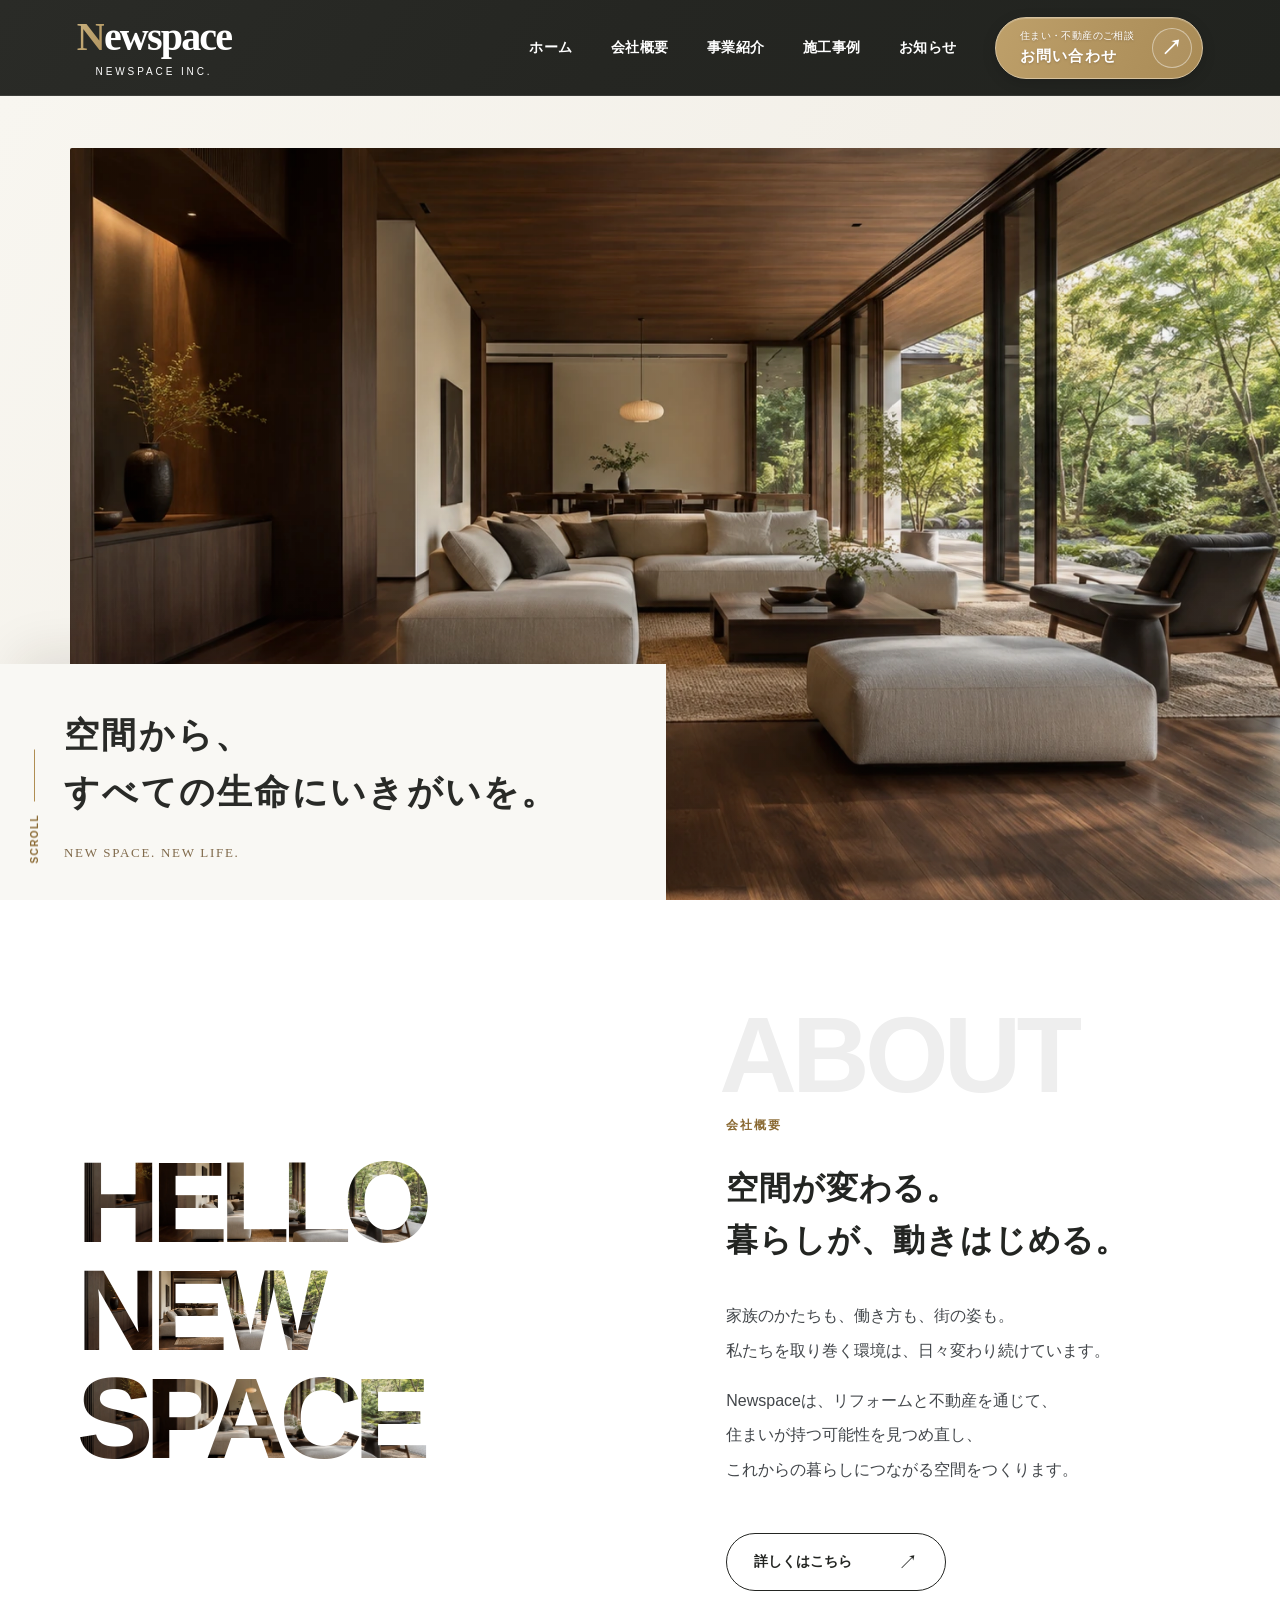
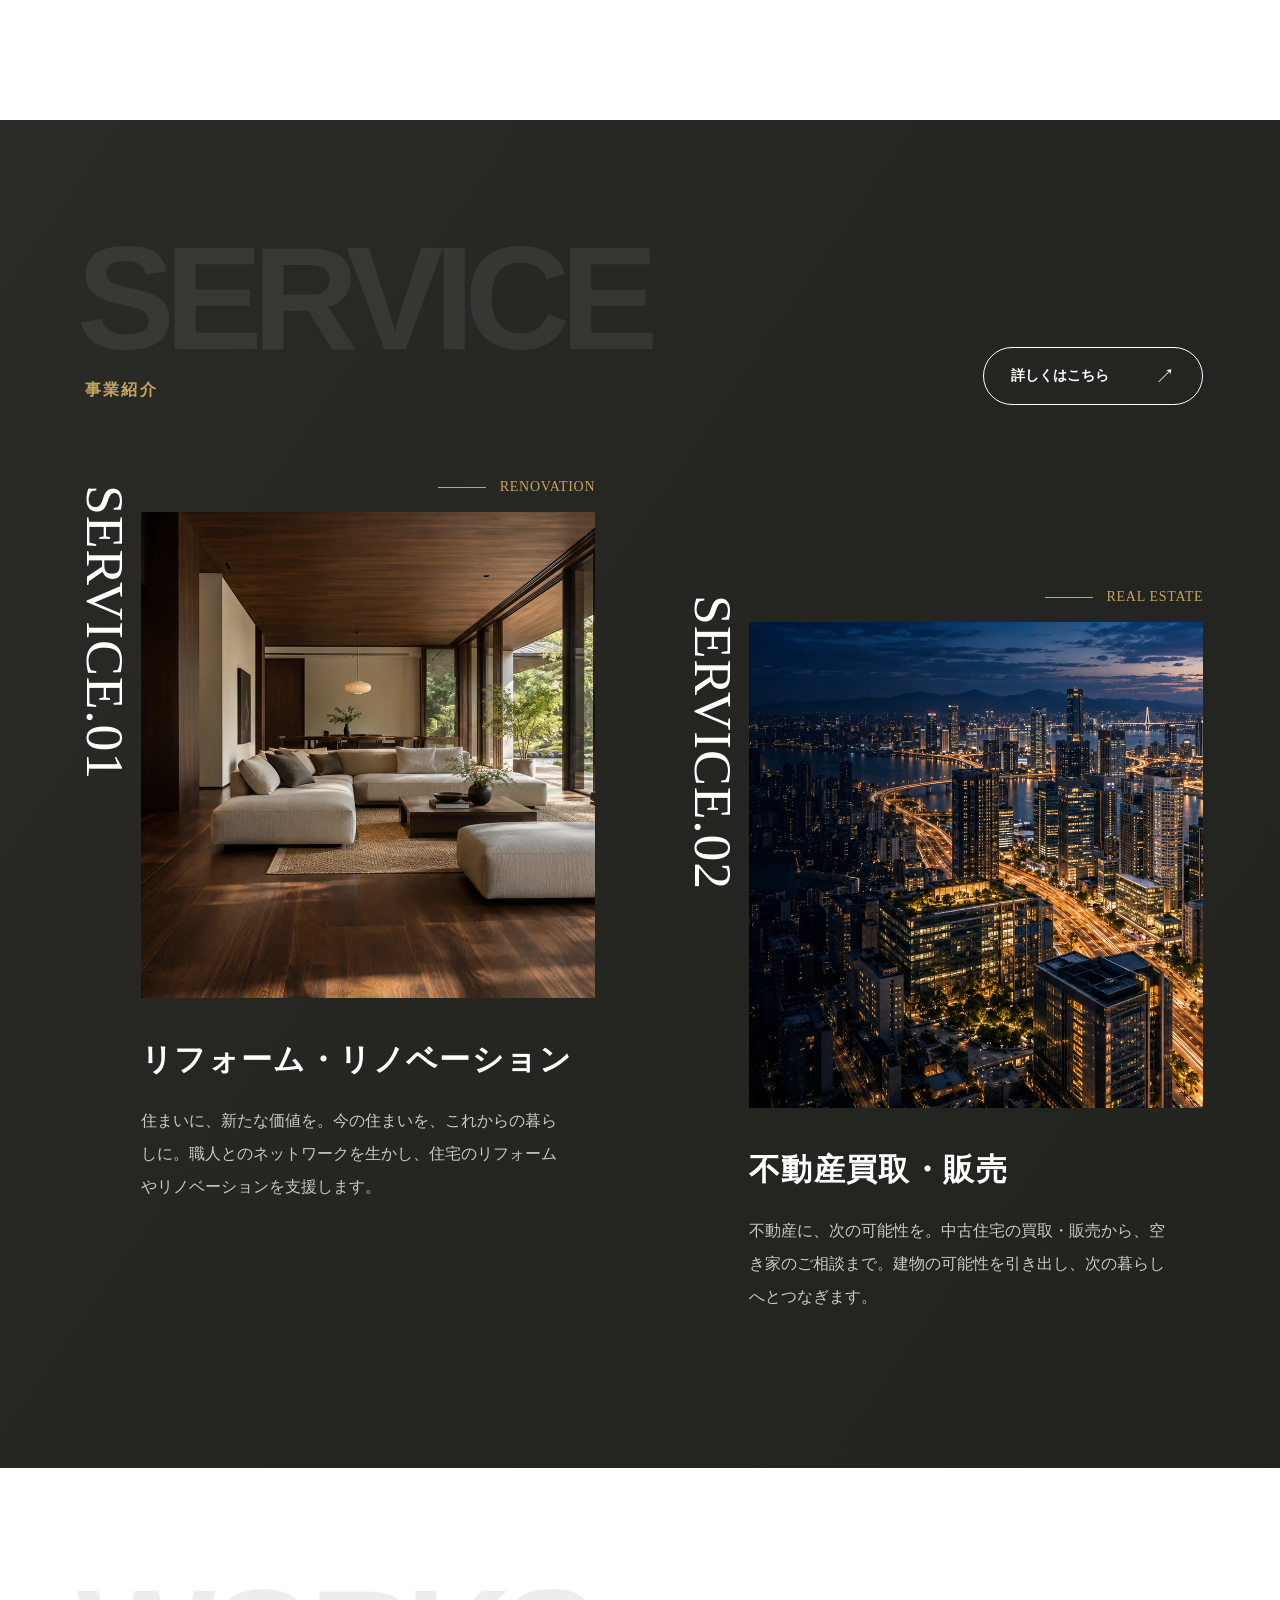
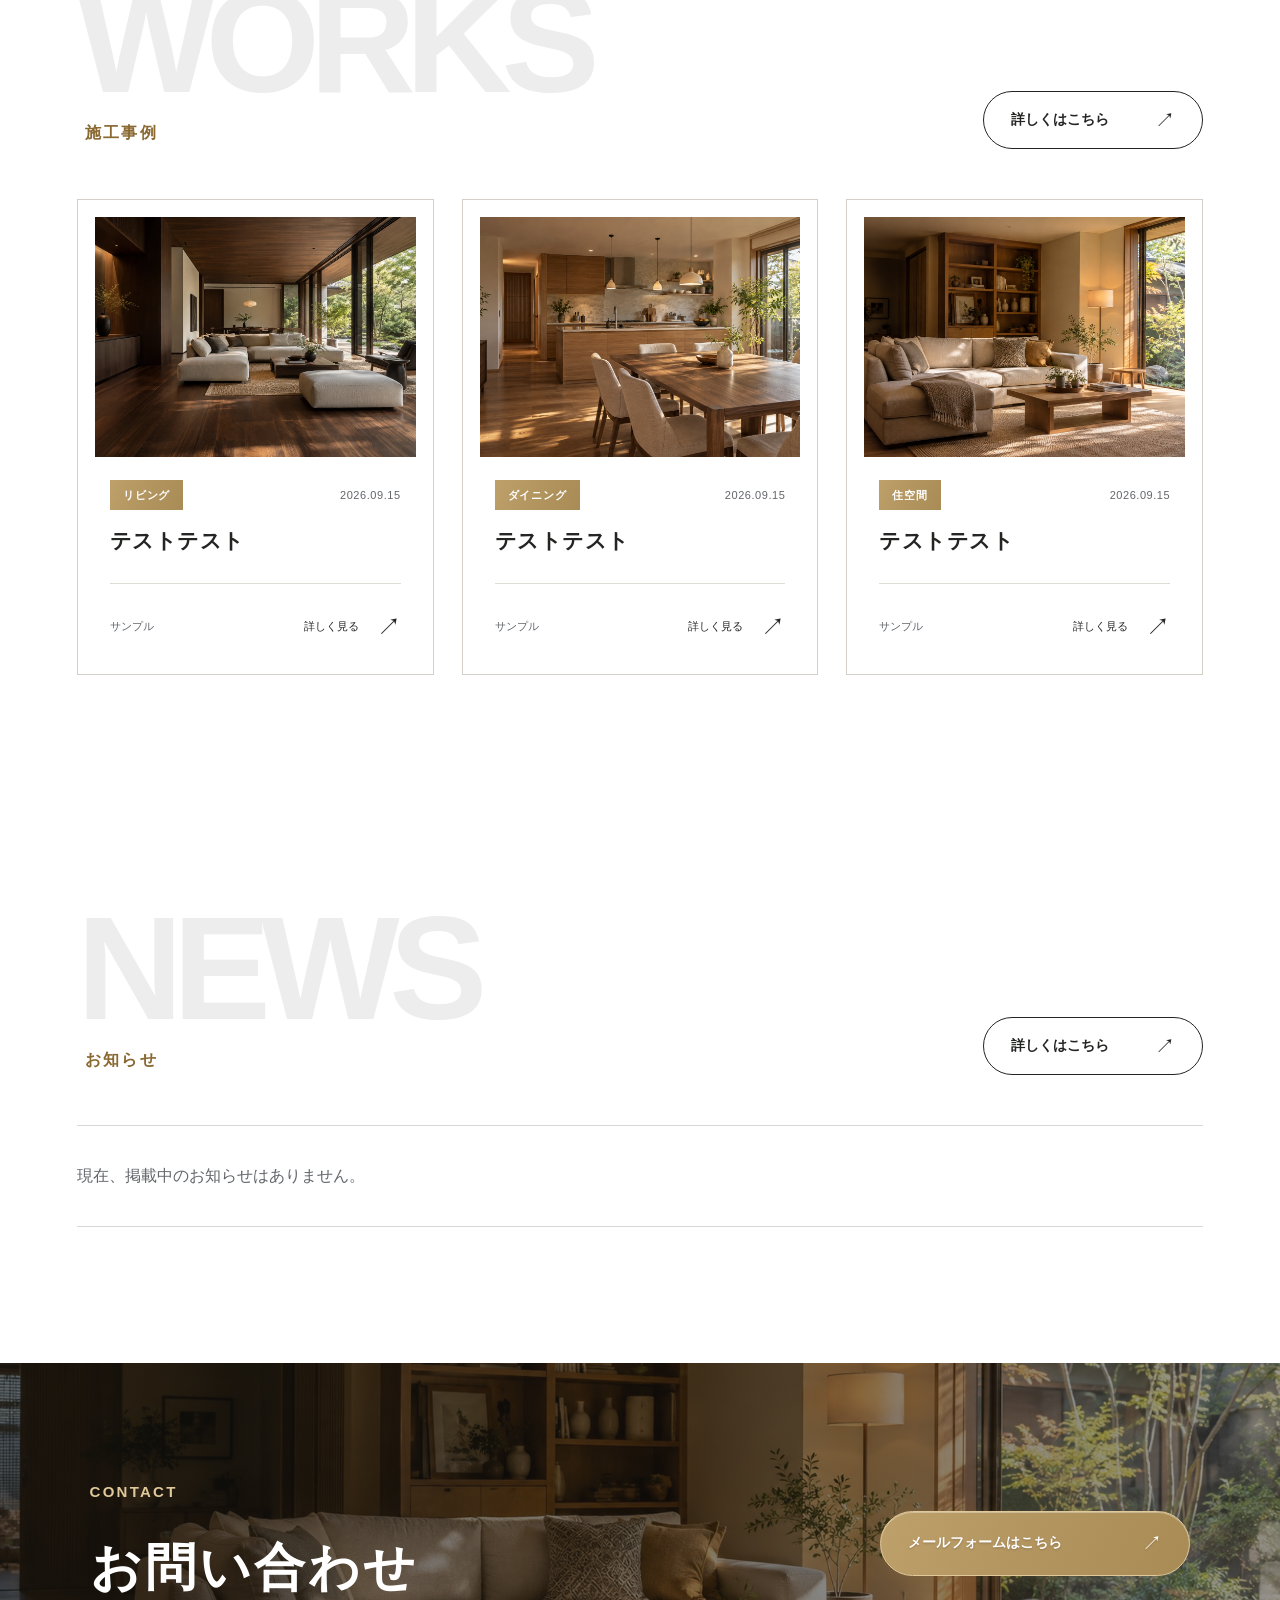
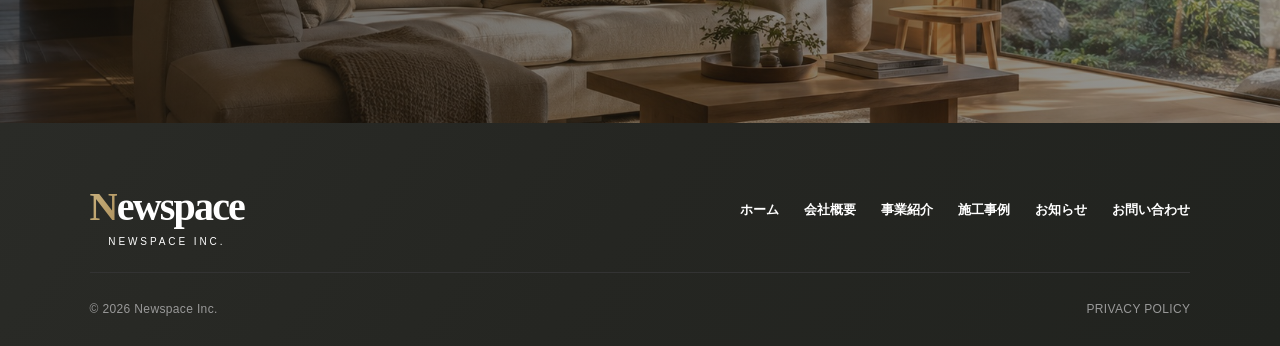
==== index.html @ 508b0349 "Separate mobile copy from scroll control" ====
<!doctype html>
<html lang="ja"><head><meta charset="utf-8"><meta name="viewport" content="width=device-width,initial-scale=1"><meta name="description" content="Newspace株式会社。リフォームと不動産を通じて、空間から豊かな暮らしをつくります。"><title>Newspace | 空間から、すべての生命にいきがいを。</title><link rel="stylesheet" href="./style.css?v=20260916-mobile-copy-spacing"><link rel="preload" as="image" href="./assets/living-room.webp"></head><body>
<a class="skip" href="#main">本文へスキップ</a>
<header><a class="logo" href="#top" aria-label="Newspace ホーム"><span class="logo-word"><span class="logo-initial">N</span>ewspace</span><small>NEWSPACE INC.</small></a><button class="menu-toggle" aria-expanded="false" aria-controls="navigation" aria-label="メニューを開く"><span class="menu-icon" aria-hidden="true"><i></i><i></i><i></i></span></button><nav id="navigation" aria-label="メインナビゲーション"><a href="#top">ホーム</a><a href="#about">会社概要</a><a href="#service">事業紹介</a><a href="#works">施工事例</a><a href="#news">お知らせ</a><a class="nav-contact" href="#contact"><span class="nav-contact-copy"><span class="nav-contact-hint">住まい・不動産のご相談</span><span class="nav-contact-label">お問い合わせ</span></span><span class="nav-contact-arrow" aria-hidden="true">↗</span></a></nav></header>
<main id="main"><section id="top" class="hero home-hero"><div class="hero-visual" aria-hidden="true"><img class="hero-slide is-active is-zooming" src="./assets/living-room.webp" alt="" width="1672" height="941" fetchpriority="high"><img class="hero-slide" src="./assets/warm-dining.jpg" alt="" width="1672" height="941" decoding="async" fetchpriority="low"><img class="hero-slide" src="./assets/warm-lounge.jpg" alt="" width="1672" height="941" decoding="async" fetchpriority="low"></div><div class="hero-content"><h1><span class="hero-ja"><span>空間から、</span><span>すべての生命にいきがいを。</span></span><span class="hero-en" lang="en"><span class="hero-line"><span>NEW SPACE. NEW LIFE.</span></span></span></h1></div></section><a class="scroll-to-top" href="#top" aria-label="ファーストビューへ戻る">SCROLL <i aria-hidden="true"></i></a>
<section id="about" class="intro section"><div class="intro-photo"><div class="about-type-reveal"><img src="./assets/living-room.webp" alt="庭とつながる住空間のイメージ" width="1672" height="941" loading="lazy"><div class="about-type-mask" aria-hidden="true"><span>HELLO</span><span>NEW</span><span>SPACE</span></div></div></div><div class="intro-content"><span class="back-word" aria-hidden="true">ABOUT</span><p class="eyebrow gold">会社概要</p><h2>空間が変わる。<br>暮らしが、動きはじめる。</h2><p>家族のかたちも、働き方も、街の姿も。<br>私たちを取り巻く環境は、日々変わり続けています。</p><p>Newspaceは、リフォームと不動産を通じて、<br class="desktop-break">住まいが持つ可能性を見つめ直し、<br class="desktop-break">これからの暮らしにつながる空間をつくります。</p><a class="text-link" href="#about">詳しくはこちら <span>↗</span></a></div></section>
<section id="service" class="services home-services"><div class="section"><div class="section-heading"><div class="home-section-title"><h2>SERVICE</h2><p>事業紹介</p></div><a class="text-link" href="#service">詳しくはこちら <span>↗</span></a></div><div class="service-grid">
<a class="service-card" href="#service"><span class="service-number">SERVICE.01</span><span class="service-kicker">RENOVATION</span><div class="service-image image-reveal"><img src="./assets/living-room.webp" alt="庭に面した住まいのイメージ" loading="lazy" width="1672" height="941"></div><div class="service-card-copy"><h3>リフォーム・リノベーション</h3><p>住まいに、新たな価値を。今の住まいを、これからの暮らしに。職人とのネットワークを生かし、住宅のリフォームやリノベーションを支援します。</p></div></a>
<a class="service-card" href="#service"><span class="service-number">SERVICE.02</span><span class="service-kicker">REAL ESTATE</span><div class="service-image image-reveal"><img src="./assets/city-night.webp" alt="街の夜景のイメージ" loading="lazy" width="1672" height="941"></div><div class="service-card-copy"><h3>不動産買取・販売</h3><p>不動産に、次の可能性を。中古住宅の買取・販売から、空き家のご相談まで。建物の可能性を引き出し、次の暮らしへとつなぎます。</p></div></a>
</div></div></section><section id="works" class="section home-works"><div class="section-heading"><div class="home-section-title"><h2>WORKS</h2><p>施工事例</p></div><a class="text-link" href="#works">詳しくはこちら <span>↗</span></a></div><div class="work-grid"><article class="work-card"><a href="#works"><div class="work-card-photo"><img class="" src="./assets/living-room.webp" alt="木の質感を生かしたリビング（確認用イメージ）" width="1672" height="941" loading="lazy" decoding="async"></div><div class="work-card-meta"><span>リビング</span><time datetime="2026-09-15">2026.09.15</time></div><h3>テストテスト</h3><div class="work-card-bottom"><span>サンプル</span><span class="work-card-link">詳しく見る <span aria-hidden="true">↗</span></span></div></a></article><article class="work-card"><a href="#works"><div class="work-card-photo"><img class="" src="./assets/warm-dining.jpg" alt="柔らかな光が入るダイニング（確認用イメージ）" width="1672" height="941" loading="lazy" decoding="async"></div><div class="work-card-meta"><span>ダイニング</span><time datetime="2026-09-15">2026.09.15</time></div><h3>テストテスト</h3><div class="work-card-bottom"><span>サンプル</span><span class="work-card-link">詳しく見る <span aria-hidden="true">↗</span></span></div></a></article><article class="work-card"><a href="#works"><div class="work-card-photo"><img class="" src="./assets/warm-lounge.jpg" alt="庭に面したくつろぎの空間（確認用イメージ）" width="1672" height="941" loading="lazy" decoding="async"></div><div class="work-card-meta"><span>住空間</span><time datetime="2026-09-15">2026.09.15</time></div><h3>テストテスト</h3><div class="work-card-bottom"><span>サンプル</span><span class="work-card-link">詳しく見る <span aria-hidden="true">↗</span></span></div></a></article></div></section><section id="news" class="section home-news"><div class="section-heading"><div class="home-section-title"><h2>NEWS</h2><p>お知らせ</p></div><a class="text-link" href="#news">詳しくはこちら <span>↗</span></a></div><p class="empty-news">現在、掲載中のお知らせはありません。</p></section><section id="contact" class="contact-strip home-contact"><div><p class="eyebrow gold">CONTACT</p><h2>お問い合わせ</h2></div><a class="solid-link" href="#contact">メールフォームはこちら <span>↗</span></a></section></main><footer><a class="logo" href="#top" aria-label="Newspace ホーム"><span class="logo-word"><span class="logo-initial">N</span>ewspace</span><small>NEWSPACE INC.</small></a><nav class="footer-nav" aria-label="フッターナビゲーション"><a href="#top">ホーム</a><a href="#about">会社概要</a><a href="#service">事業紹介</a><a href="#works">施工事例</a><a href="#news">お知らせ</a><a href="#contact">お問い合わせ</a></nav><div class="footer-bottom"><span>© 2026 Newspace Inc.</span><span>PRIVACY POLICY</span></div></footer><script src="./app.js?v=20260916-mobile-header-fv"></script></body></html>
---- style.css ----
:root{--charcoal:#232522;--charcoal-gradient:linear-gradient(125deg,#2a2b27 0%,#252622 48%,#21231f 100%);--ink:var(--charcoal);--gold:#c5a45f;--gold-mid:#b08e52;--gold-deep:#9e7b43;--gold-text:#896831;--gold-light:#dfc89a;--gold-gradient:linear-gradient(115deg,#bea06a 0%,#b39560 48%,#a98b56 100%);--gold-accent-gradient:linear-gradient(115deg,#cbb381 0%,#bba06b 55%,#ae915d 100%);--muted:#62656a;--paper:#fff;--soft:#f3f3f3;--line:#d7d7d7;--sans:Arial,'Hiragino Kaku Gothic ProN','Yu Gothic',sans-serif;--serif:Georgia,'Times New Roman',serif}
*{box-sizing:border-box}html{scroll-behavior:smooth;scroll-padding-top:110px}body{margin:0;color:var(--ink);background:var(--paper);font:16px/1.9 var(--sans);-webkit-font-smoothing:antialiased}a{color:inherit;text-decoration:none}button,input,textarea{font:inherit}button,a,input,textarea{touch-action:manipulation}a,button{-webkit-tap-highlight-color:transparent}a{transition:color .4s ease,background-color .4s ease}a:hover{color:var(--gold)}a:focus-visible,button:focus-visible,input:focus-visible,textarea:focus-visible{outline:3px solid var(--gold);outline-offset:5px}button{cursor:pointer}::selection{background:var(--gold);color:#fff}.skip{position:fixed;top:-100px;left:20px;z-index:40;padding:10px 18px;background:#fff;color:var(--charcoal)}.skip:focus{top:12px}
header{height:96px;padding:0 6%;display:flex;align-items:center;justify-content:space-between;gap:30px;background:var(--charcoal-gradient);color:white;position:sticky;top:0;z-index:20;border-bottom:1px solid #ffffff18}.logo{display:inline-flex;flex-direction:column;font:600 40px/.95 var(--serif);letter-spacing:-1.8px;color:var(--gold);white-space:nowrap}.logo small{font:10px/1 var(--sans);letter-spacing:.29em;margin-top:11px;color:var(--gold);text-align:center}.logo-dot{display:none}header nav{display:flex;align-items:center;gap:38px}header nav a{font-size:14px;font-weight:600;letter-spacing:.035em;position:relative;padding:10px 0}header nav a::after{content:'';position:absolute;bottom:1px;left:0;width:0;height:1px;background:var(--gold-accent-gradient);transition:width .25s}header nav a:hover::after,header nav a[aria-current=page]::after{width:100%}header nav a[aria-current=page]{color:var(--gold)}header nav a.nav-contact{background:var(--gold-mid);color:#fff;border:1px solid var(--gold-light);border-radius:100px;padding:10px 24px;font-size:14px}header nav .nav-contact:after{display:none}header nav a.nav-contact:hover,header nav a.nav-contact:focus-visible{background:var(--gold-deep);color:#fff;border-color:var(--gold)}.menu-toggle{display:none}
.hero{position:relative;isolation:isolate;min-height:680px;height:calc(100svh - 96px);max-height:1020px;overflow:hidden;background:#0d1921 url('./assets/living-room.webp') center/cover;color:#fff}.hero:before{content:'';position:absolute;inset:0;background:linear-gradient(90deg,rgba(28,23,16,.60),rgba(28,23,16,.08)),linear-gradient(0deg,#0008,transparent 50%);z-index:-1}.hero-content{padding:74px 7% 115px;max-width:1400px;margin:auto}.eyebrow{font-size:12px;font-weight:700;letter-spacing:.15em;margin:0 0 25px}.hero h1{margin:0;line-height:1}.hero-en{display:block;font-size:clamp(72px,8.8vw,144px);font-weight:800;letter-spacing:-.045em;line-height:1.02}.hero-ja{display:block;font-size:clamp(18px,1.8vw,27px);line-height:1.8;letter-spacing:.09em;margin-top:34px;font-weight:700}.hero-sub{font-size:14px;letter-spacing:.1em;margin:14px 0 24px;color:#e6e8e9}.hero-index,.scroll{position:absolute;bottom:32px;font-size:12px;letter-spacing:.12em}.hero-index{left:7%}.scroll{right:6%;display:flex;align-items:center;gap:18px}.scroll i{height:48px;width:1px;background:#fff;transform:rotate(0);display:block}.hero .light-link{margin-top:10px}
.light-link,.text-link,.solid-link{display:inline-flex;align-items:center;justify-content:space-between;gap:30px;min-height:52px;min-width:220px;padding:11px 27px;border:1px solid currentColor;border-radius:100px;font-size:14px;line-height:1.7;font-weight:600;transition:color .45s ease,border-color .45s ease,box-shadow .45s ease,transform .3s ease}.light-link span,.text-link span,.solid-link span{font-size:20px;font-weight:400}.light-link:hover,.light-link:focus-visible{background:var(--gold-accent-gradient);border-color:var(--gold);color:#fff}.text-link{margin-top:30px}.text-link:hover,.text-link:focus-visible{background:var(--gold-accent-gradient);color:#fff;border-color:var(--gold)}.solid-link{background:var(--gold-gradient);color:#fff;border-color:var(--gold-light);box-shadow:inset 0 1px 0 #fff5,0 4px 14px #9e7b4320;text-shadow:0 1px 2px #69503566}.solid-link:hover{background:var(--gold-gradient);border-color:var(--gold);color:#fff;box-shadow:inset 0 1px 0 #fff6,0 6px 20px #c5a46b33}.gold{color:var(--gold-text)}.section{max-width:1280px;margin:0 auto;padding:120px 6%}.section-label{font-size:14px;margin:0}.intro{display:grid;grid-template-columns:1fr 1.15fr;gap:9%;align-items:center;position:relative}.intro h2,h2.japanese{font:700 clamp(26px,2.5vw,36px)/1.65 var(--sans);letter-spacing:.025em;margin:0 0 32px}.intro p:not(.eyebrow):not(.section-label){font-size:16px;line-height:2.15;color:#42464a}.intro-content{position:relative;padding-top:85px}.back-word{position:absolute;top:-27px;left:-7px;font-size:clamp(70px,8.4vw,126px);font-weight:800;letter-spacing:-.045em;line-height:1;color:#eeeeee;z-index:-1;pointer-events:none}.intro-content{isolation:isolate}.intro-photo{position:relative}.intro-photo img{display:block;width:100%;height:510px;object-fit:cover;object-position:57% center}.intro-photo:after{content:'';position:absolute;z-index:-1;left:-25px;top:25px;width:100%;height:100%;border:1px solid var(--gold)}.intro-photo .image-caption{position:absolute;bottom:5px;right:10px;color:#fff;font-size:10px}
.services{background:var(--charcoal-gradient);color:#fff}.services .gold{color:var(--gold)}.section-heading{display:flex;align-items:flex-end;justify-content:space-between;gap:30px;margin-bottom:50px}.english-title{font-size:clamp(48px,6vw,82px);font-weight:800;letter-spacing:-.05em;line-height:1.05;margin:0 0 20px}.section-heading>.text-link{margin:0}.service-grid{display:grid;grid-template-columns:1fr 1fr;gap:40px}.service-card{display:block;min-width:0}.service-card:hover{color:inherit}.service-number{display:block;color:var(--gold);font-size:12px;font-weight:700;letter-spacing:.09em}.service-card h3{font-size:clamp(22px,2.3vw,30px);font-weight:700;line-height:1.5;margin:13px 0 18px}.service-card p{font-size:16px;color:#bfc1c4;line-height:1.9}.service-card .text-link{margin-top:20px}.service-card:hover .text-link,.service-card:focus-visible .text-link{background:var(--gold-accent-gradient);border-color:var(--gold);color:#fff}.service-image{height:275px;overflow:hidden;margin-bottom:30px;position:relative;background:var(--charcoal)}.service-image img{width:100%;height:100%;object-fit:cover;transition:transform .6s}.service-card:hover img{transform:scale(1.035)}.service-image:after{content:'';position:absolute;inset:0;background:linear-gradient(0deg,#0003,transparent)}.empty-news{padding:35px 0;border-block:1px solid var(--line);color:var(--muted);font-size:16px}
.contact-strip{position:relative;padding:90px 7%;background:linear-gradient(120deg,#f2f1ed 0%,#ececea 55%,#e8e9e6 100%);display:flex;align-items:center;justify-content:space-between;gap:45px;border-bottom:1px solid #ddd;overflow:hidden}.contact-strip:before{content:'CONTACT';position:absolute;font-size:clamp(80px,16vw,230px);font-weight:800;letter-spacing:-.05em;line-height:1;right:-10px;bottom:-30px;color:#e0e2e2;pointer-events:none}.contact-strip>div,.contact-strip>a{position:relative}.contact-strip .eyebrow{font-size:15px;margin-bottom:20px}.contact-strip h2{font-size:clamp(25px,3vw,39px);line-height:1.6;margin:0 0 15px}.contact-strip p{font-size:16px;margin:0}.contact-strip .solid-link{min-width:265px;min-height:65px}footer{padding:65px 7% 25px;background:var(--charcoal-gradient);color:#fff;display:grid;grid-template-columns:1fr 1fr;align-items:start;gap:25px}footer>.logo{width:fit-content}.footer-nav{grid-column:2;grid-row:1;display:flex;gap:25px;justify-content:flex-end;flex-wrap:wrap;font-size:13px;font-weight:600;padding-top:10px}.footer-bottom{grid-column:1/-1;display:flex;align-items:center;justify-content:space-between;padding-top:25px;border-top:1px solid #333;color:#999;font-size:12px;letter-spacing:.03em}
.breadcrumb{padding:20px 7%;font-size:12px;color:#777;border-bottom:1px solid #eee}.breadcrumb span{margin:0 15px}.page-heading{position:relative;isolation:isolate;padding:70px 7% 80px;background:linear-gradient(115deg,#f6f5f2 0%,#f0f0ed 100%);overflow:hidden;border-bottom:1px solid #e5e5e5}.page-heading:after{content:'';position:absolute;right:7%;top:50%;height:1px;width:18%;background:var(--gold)}.page-heading h1{font-size:clamp(58px,8vw,112px);font-weight:800;letter-spacing:-.055em;line-height:1.05;margin:0 0 22px}.page-heading p{font-size:16px;font-weight:600;margin:0}.page-heading .chapter{font-size:12px;letter-spacing:.16em;margin:0 0 26px;color:var(--gold-text)}.narrow{max-width:1000px}.mission-label{align-self:start;padding-top:8px}.mission-label .mission-word{display:block;font-size:clamp(46px,5vw,70px);font-weight:800;line-height:1.05;letter-spacing:-.05em;margin:25px 0;color:var(--charcoal)}.mission-photo{grid-column:1/-1;height:380px;width:100%;object-fit:cover;margin-top:35px}.values{display:grid;grid-template-columns:repeat(3,1fr);gap:38px;margin-top:50px}.values article{border-top:1px solid var(--gold-deep);padding:32px 0 0}.values h3{font-size:24px;line-height:1.6;margin:18px 0 20px}.values p{font-size:16px;color:#bec0c3;line-height:2}.rows{margin:40px 0 0}.rows>div{display:grid;grid-template-columns:200px 1fr;border-top:1px solid #c9c9c9;padding:27px 0;gap:20px}.rows>div:last-child{border-bottom:1px solid #c9c9c9}.rows dt{font-size:14px;font-weight:700}.rows dd{margin:0;font-size:16px}.detail-section{display:grid;grid-template-columns:180px 1fr;gap:60px;border-top:1px solid var(--line);padding:60px 0}.detail-section h2{font-size:36px;font-weight:700;line-height:1.4;margin:0 0 30px}.detail-section h3{font-size:20px;margin-top:35px}.detail-section p{color:var(--muted)}.tags{display:flex;gap:10px;flex-wrap:wrap;margin-top:25px}.tags span{font-size:13px;border:1px solid #ccc;padding:6px 16px;border-radius:30px}.wide-image{width:100%;height:420px;object-fit:cover;margin-top:30px}.image-caption{font-size:12px;color:var(--muted);line-height:1.6;margin:10px 0 35px}.notice{margin:35px 0;padding:23px 26px;background:#f2f2f2;border-left:3px solid var(--gold);font-size:14px}.field{margin-bottom:30px}.field label{display:block;font-size:15px;font-weight:700;margin-bottom:12px}.required{font-size:12px;margin-left:15px;color:var(--gold-text);font-weight:400}.field input,.field textarea{width:100%;padding:15px 18px;color:var(--charcoal);background:#fafafa;border:1px solid #c9c9c9;border-radius:0}.field textarea{min-height:200px;resize:vertical}.field small{font-size:12px;color:var(--muted)}.consent{display:flex;align-items:start;gap:12px;font-size:14px;margin-bottom:35px}.consent input{width:18px;height:18px;margin-top:5px;accent-color:var(--gold-deep)}.consent a{text-decoration:underline;text-underline-offset:4px}.form-result{margin-top:35px;padding:28px;border:1px solid #b8b8b8}.form-result pre{font:inherit;white-space:pre-wrap;overflow-wrap:anywhere}.form-result p{font-size:14px}#edit-message{border:0;border-bottom:1px solid #555;background:none;padding:5px 0;font-size:14px}.legal h2{font-size:22px;line-height:1.5;margin:40px 0 20px}.legal p{font-size:16px;color:#555;overflow-wrap:anywhere}.legal+.contact-strip{display:none}.not-found{text-align:center}.not-found p{margin:0 0 40px}
@media(min-width:1600px){.hero-content{padding-top:110px}.hero-en{font-size:150px}}
@media(max-width:1000px){header{padding-inline:4%;gap:15px}header nav{gap:22px}header nav .nav-contact{padding:10px 16px}.logo{font-size:33px}.hero-content{padding-top:90px}.hero{min-height:670px}.intro{gap:7%}.intro-photo img{height:460px}.intro h2{font-size:27px}.section{padding:90px 5%}.service-grid{gap:28px}.service-image{height:235px}.service-card h3{font-size:25px}.values{gap:25px}.detail-section{grid-template-columns:130px 1fr;gap:30px}.contact-strip{padding-inline:5%}.footer-nav{gap:18px}.page-heading:after{width:10%}}
@media(max-width:760px){html{scroll-padding-top:90px}header{height:80px;padding:0 24px}.logo{font-size:32px}.logo small{font-size:8px;margin-top:9px}.menu-toggle{display:flex;gap:22px;align-items:center;border:0;background:none;color:#fff;padding:12px 0;font-size:12px;letter-spacing:.09em}.menu-toggle span{font-size:24px;line-height:1}header nav{display:none;position:absolute;top:80px;left:0;right:0;background:var(--charcoal-gradient);padding:15px 24px 30px;border-bottom:1px solid #444;max-height:calc(100svh - 80px);overflow:auto}header nav.open{display:flex;flex-direction:column;align-items:stretch;gap:0}header nav a{font-size:16px;padding:16px 0;border-bottom:1px solid #333}header nav a:after{display:none}header nav .nav-contact{margin-top:20px;text-align:center;padding:13px}.hero{height:calc(100svh - 80px);min-height:660px;max-height:950px;background-position:55% center}.hero-content{padding:85px 7% 115px}.hero-en{font-size:clamp(58px,11.8vw,90px);line-height:1.08;letter-spacing:-.04em}.hero-ja{font-size:18px;letter-spacing:.03em;line-height:1.9;max-width:330px;margin-top:32px}.hero-sub{font-size:13px;max-width:260px;line-height:1.9;margin:17px 0 25px}.hero-content .eyebrow{font-size:11px;letter-spacing:.07em}.hero-index,.scroll{font-size:10px;bottom:27px}.scroll{gap:10px}.scroll i{height:32px}.section{padding:75px 26px}.intro{grid-template-columns:1fr;gap:60px}.intro-photo{margin:0 0 0 12px}.intro-photo img{height:350px}.intro-photo:after{left:-12px;top:12px}.intro-content{padding-top:70px}.back-word{font-size:100px;top:-10px}.intro h2,h2.japanese{font-size:27px;margin-bottom:27px}.eyebrow{font-size:12px}.english-title{font-size:54px}.section-heading{align-items:flex-start;gap:20px;margin-bottom:35px}.section-heading>.text-link{min-width:135px;padding:10px 15px;font-size:12px;gap:12px;min-height:46px;margin-top:10px}.section-label{font-size:13px}.service-grid{grid-template-columns:1fr;gap:65px}.service-image{height:280px;margin-bottom:24px}.service-card h3{font-size:27px}.service-card p{font-size:16px}.text-link{min-width:230px}.contact-strip{padding:65px 26px 75px;flex-direction:column;align-items:flex-start;gap:30px}.contact-strip h2{font-size:26px}.contact-strip p{font-size:14px}.contact-strip:before{font-size:26vw;bottom:0}.contact-strip .solid-link{min-height:56px;min-width:250px}footer{padding:50px 26px 25px;grid-template-columns:1fr;gap:25px}.footer-nav{grid-column:1;grid-row:auto;justify-content:flex-start;gap:25px;padding:0;font-size:12px}.footer-bottom{font-size:10px;gap:20px;padding-top:25px;margin-top:10px}.breadcrumb{padding:16px 26px;font-size:11px}.page-heading{padding:45px 26px 55px}.page-heading h1{font-size:clamp(40px,11vw,72px);letter-spacing:-.045em;overflow-wrap:anywhere}.page-heading:after{display:none}.page-heading .chapter{font-size:11px}.page-heading p{font-size:14px}.mission-label .mission-word{font-size:52px;margin:15px 0}.mission-photo{grid-column:1;height:260px;margin:0}.values{grid-template-columns:1fr;gap:35px;margin-top:35px}.values article{padding-top:25px}.values h3{font-size:25px}.rows>div{grid-template-columns:90px 1fr;gap:18px;padding:23px 0}.rows dd{font-size:15px}.rows dt{font-size:13px}.detail-section{grid-template-columns:1fr;gap:20px;padding:40px 0}.detail-section h2{font-size:28px;margin-bottom:20px}.wide-image{height:260px;margin-top:20px}.image-caption{font-size:11px}.notice{padding:20px;font-size:13px}.form-result{padding:20px}.form-result .solid-link{min-width:0;width:100%}.legal h2{font-size:20px}.desktop-break{display:none}}
@media(max-width:380px){.hero-content{padding-inline:24px}.hero-en{font-size:clamp(49px,11.5vw,58px)}.hero-ja{font-size:17px}.hero{min-height:640px}.hero-index{left:24px}.scroll{right:24px;font-size:9px}.section-heading{flex-direction:column}.section-heading>.text-link{margin-top:0}.contact-strip h2{font-size:23px}.footer-nav{gap:18px}}
@media(prefers-reduced-motion:no-preference){.hero-content{animation:hero-enter .9s both}@keyframes hero-enter{from{opacity:0;transform:translateY(22px)}to{opacity:1;transform:translateY(0)}}}
@media(prefers-reduced-motion:reduce){html{scroll-behavior:auto}*,*:before,*:after{animation:none!important;transition:none!important}}

/* Depth entrance: photographs rise into place, with typography a beat behind. */
.hero{background-image:none}
.hero-visual{position:absolute;inset:0;z-index:-2;background:url('./assets/living-room.webp') center/cover;transform-origin:50% 65%}
header .logo,header .logo small,footer .logo,footer .logo small{color:#fff}
header .logo-initial,footer .logo-initial{color:var(--gold)}
.hero-line,.hero-line>span{display:block}
.image-reveal{position:relative;isolation:isolate;overflow:hidden;transform-origin:50% 65%}
.image-reveal img{display:block}
.mission-media{grid-column:1/-1;margin-top:35px;height:380px}
.mission-media .mission-photo{margin:0;height:100%;display:block}
.wide-media{margin-top:30px;height:420px}
.wide-media .wide-image{margin:0;height:100%;display:block}
@media(prefers-reduced-motion:no-preference){
 .hero-content{animation:none}
 .hero-visual{animation:depth-photo 2s cubic-bezier(.22,1,.36,1) both}
 .hero-line>span{animation:depth-title 1.4s cubic-bezier(.22,1,.36,1) .5s both}
 .hero-line:nth-child(2)>span{animation-delay:.65s}
 .hero-content>.eyebrow{animation:detail-enter .9s ease .35s both}
 .hero-ja{animation:detail-enter .9s ease 1.1s both}
 .hero-sub{animation:detail-enter .9s ease 1.2s both}
 .hero-content>.light-link{animation:detail-enter .9s ease 1.35s both}
 .image-reveal.reveal-waiting{opacity:0;transform:perspective(1000px) translateY(45px) rotateX(10deg) scale(.92)}
 .image-reveal.reveal-visible{animation:depth-section 1.6s cubic-bezier(.22,1,.36,1) backwards}
 .text-reveal.reveal-waiting{opacity:0;transform:perspective(700px) translateY(30px) rotateX(12deg)}
 .text-reveal.reveal-visible{animation:depth-title 1.1s cubic-bezier(.22,1,.36,1) .18s backwards}
 .service-card:nth-child(2) .image-reveal.reveal-visible{animation-delay:.12s}
 @keyframes depth-photo{from{opacity:0;transform:perspective(1000px) translateY(55px) rotateX(13deg) scale(.86)}to{opacity:1;transform:perspective(1000px) translateY(0) rotateX(0) scale(1)}}
 @keyframes depth-section{from{opacity:0;transform:perspective(1000px) translateY(45px) rotateX(10deg) scale(.92)}to{opacity:1;transform:perspective(1000px) translateY(0) rotateX(0) scale(1)}}
 @keyframes depth-title{from{opacity:0;transform:perspective(700px) translateY(50px) rotateX(22deg)}to{opacity:1;transform:perspective(700px) translateY(0) rotateX(0)}}
 @keyframes detail-enter{from{opacity:0;transform:translateY(18px)}to{opacity:1;transform:translateY(0)}}
}
@media(max-width:760px){.hero-visual{background-position:55% center}.mission-media{grid-column:1;height:260px;margin-top:0}.wide-media{height:260px;margin-top:20px}}
@media(prefers-reduced-motion:reduce){.reveal-waiting{opacity:1!important;transform:none!important}}
@media print{.image-reveal,.text-reveal,.hero-visual,.hero-line>span,.hero-ja,.hero-sub,.hero-content>.eyebrow,.hero-content>.light-link{opacity:1!important;transform:none!important;animation:none!important}}

/* Consultation CTA aligned with the site's pill-shaped buttons. */
header nav a.nav-contact{
 display:inline-flex;align-items:center;justify-content:space-between;gap:18px;
 padding:0 10px 0 24px;min-height:62px;flex-shrink:0;text-align:left;
 background:var(--gold-gradient);
 border:1px solid #d6c19d;color:#fff;border-radius:100px;
 box-shadow:inset 0 1px 0 #ffffff30,0 4px 14px #00000026;
 transition:transform .35s ease,box-shadow .45s ease,border-color .45s ease;
}
.nav-contact-copy{display:flex;flex-direction:column;gap:4px;text-shadow:0 1px 2px #69503566}
.nav-contact-hint{font-size:10px;line-height:1.3;font-weight:400;letter-spacing:.04em}
.nav-contact-label{font-size:15px;line-height:1.35;font-weight:700;letter-spacing:.08em}
.nav-contact-arrow{
 display:grid;place-items:center;width:40px;height:40px;border-radius:50%;flex-shrink:0;
 border:1px solid #ffffff70;background:#ffffff0d;
 font-size:21px;line-height:1;
 transition:transform .35s ease,background-color .45s ease;
}
header nav a.nav-contact:hover,header nav a.nav-contact:focus-visible{
 color:#fff;background:var(--gold-gradient);
 border-color:#ead7b5;box-shadow:inset 0 1px 0 #ffffff38,0 8px 20px #00000036;transform:translateY(-2px);
}
header nav a.nav-contact:hover .nav-contact-arrow,header nav a.nav-contact:focus-visible .nav-contact-arrow{background-color:#ffffff24;transform:translateX(2px)}
header nav a.nav-contact:active{transform:translateY(0);box-shadow:inset 0 2px 5px #38241240,0 3px 10px #0002}
.logo{transition:opacity .35s ease}
.logo:hover,.logo:focus-visible{opacity:.7;color:inherit}
.footer-nav a{position:relative;padding-bottom:8px}
.footer-nav a:after{content:'';position:absolute;left:0;bottom:0;width:0;height:1px;background:var(--gold-accent-gradient);transition:width .3s ease}
.footer-nav a:hover:after,.footer-nav a:focus-visible:after{width:100%}
@media(min-width:761px) and (max-width:1100px){
 header nav a.nav-contact{min-height:50px;padding:0 7px 0 17px;gap:12px}
 .nav-contact-hint{display:none}.nav-contact-label{font-size:13px}.nav-contact-arrow{width:36px;height:36px;font-size:19px}
}
@media(max-width:760px){header nav a.nav-contact{display:flex;width:100%;padding:0 10px 0 24px;min-height:68px;margin-top:20px}.nav-contact-hint{font-size:11px}.nav-contact-label{font-size:16px}.nav-contact-arrow{width:44px;height:44px}}
@media(prefers-reduced-motion:reduce){header nav a.nav-contact:hover,header nav a.nav-contact:focus-visible,header nav a.nav-contact .nav-contact-arrow{transform:none}}

/* Soft tonal accents; keep the body copy and small labels readable. */
@supports ((background-clip:text) or (-webkit-background-clip:text)){
 header .logo-initial,footer .logo-initial,.services .gold,.services .service-number{
  background:var(--gold-accent-gradient);background-clip:text;-webkit-background-clip:text;color:transparent;
 }
}

/* Three interior photographs dissolve gently behind the fixed hero copy. */
.hero-slide{position:absolute;inset:0;width:100%;height:100%;object-fit:cover;object-position:57% center;opacity:0;transition:opacity 1s ease;}
.hero-slide.is-active{opacity:1}
@media(prefers-reduced-motion:reduce){.hero-slide{transition:none}}

/* Keep the outgoing photograph zooming until its dissolve has finished. */
.hero-visual{overflow:hidden}
.hero-slide{transform-origin:57% center}
@media(prefers-reduced-motion:no-preference){
 .hero-slide.is-zooming{animation:hero-photo-zoom 6s linear both}
 .hero.is-slideshow-paused .hero-slide{animation-play-state:paused}
 @keyframes hero-photo-zoom{from{transform:scale(1)}to{transform:scale(1.08)}}
}

/* Fade the gradient layer itself; CSS background images do not interpolate. */
.light-link,.text-link{position:relative;isolation:isolate}
.light-link:before,.text-link:before{
 content:'';position:absolute;inset:-1px;z-index:-1;border-radius:inherit;
 background:var(--gold-accent-gradient);opacity:0;pointer-events:none;transition:opacity .45s ease;
}
.light-link:hover,.light-link:focus-visible,.text-link:hover,.text-link:focus-visible,
.service-card:hover .text-link,.service-card:focus-visible .text-link{background:transparent;color:#fff}
.light-link:hover:before,.light-link:focus-visible:before,.text-link:hover:before,.text-link:focus-visible:before,
.service-card:hover .text-link:before,.service-card:focus-visible .text-link:before{opacity:1}

/* Publication lists and details share the site's restrained editorial layout. */
.publication-empty{display:grid;grid-template-columns:180px 1fr;gap:40px;align-items:start;padding:46px 0;border-top:1px solid var(--gold-light);border-bottom:1px solid var(--line)}
.publication-status{font-size:11px;letter-spacing:.16em;color:var(--gold-text);padding-top:8px}
.publication-empty h3{font-size:22px;line-height:1.7;margin:0 0 16px}
.publication-empty p,.article-body{color:var(--muted);line-height:2.1}
.publication-empty p{margin:0}
.article-heading{padding-bottom:30px;border-bottom:1px solid var(--gold-light)}
.article-heading h2{margin-bottom:0}
.article-body{padding:32px 0 48px}
.article-body p:first-child{margin-top:0}
.article-navigation{padding-top:24px;border-top:1px solid var(--line)}
.article-navigation .text-link{margin-top:0}
header nav a[aria-current=location]{color:var(--gold)}
header nav a[aria-current=location]:after{width:100%}
@media(min-width:761px) and (max-width:1000px){header nav{gap:16px}header nav a{font-size:13px}header .logo{font-size:30px}}
@media(max-width:760px){.publication-empty{grid-template-columns:1fr;gap:18px;padding:30px 0}.publication-empty h3{font-size:20px}.article-body{padding:28px 0 36px}}

/* Image-led Works index and ten-photo project stories. */
.photo-heading{height:390px;padding:0;display:flex;align-items:center;background:var(--charcoal);color:#fff}
.photo-heading>img{position:absolute;inset:0;width:100%;height:100%;object-fit:cover;object-position:center 57%;z-index:0}
.photo-heading:before{content:'';position:absolute;inset:0;z-index:1;background:linear-gradient(90deg,#201b14b8,#201b1433)}
.photo-heading:after{display:none}
.photo-heading-copy{position:relative;z-index:2;padding:55px 7%;width:100%}
.photo-heading .chapter{color:var(--gold-light)}
.photo-heading h1{font-size:clamp(70px,8vw,112px)}
.works-sample-note{font-size:12px;line-height:1.8;color:var(--muted);margin:0 0 30px;max-width:820px}
.work-grid{display:grid;grid-template-columns:repeat(3,minmax(0,1fr));gap:34px}
.work-card{min-width:0}
.work-card>a{display:block;color:var(--ink);height:100%;border-bottom:1px solid var(--line);padding-bottom:22px}
.work-card-photo{aspect-ratio:4/3;overflow:hidden;background:#eeede9}
.work-card-photo img{width:100%;height:100%;display:block;object-fit:cover;transition:transform .7s ease}
.work-card a:hover img,.work-card a:focus-visible img{transform:scale(1.045)}
.work-card-meta,.work-article-meta{display:flex;align-items:center;gap:15px;flex-wrap:wrap;font-size:11px;line-height:1.6;letter-spacing:.05em;color:var(--muted)}
.work-card-meta{justify-content:space-between;margin-top:23px}
.work-card-meta>span,.work-article-meta>span:first-child{color:var(--gold-text)}
.work-card h3{font-size:21px;line-height:1.65;letter-spacing:.025em;margin:14px 0 24px}
.work-card-bottom{display:flex;justify-content:space-between;align-items:center;gap:12px;font-size:11px;color:var(--muted)}
.work-card-link{display:flex;align-items:center;gap:18px;color:var(--ink);transition:color .45s}
.work-card-link>span{font-size:24px;font-weight:400}
.work-card a:hover .work-card-link{color:var(--gold-text)}
.work-article{padding-bottom:100px}
.work-article-heading{max-width:1080px;padding:70px 6% 45px;margin:auto}
.work-back{font-size:12px;color:var(--muted);display:inline-block;margin-bottom:48px}
.work-article-meta{margin-bottom:25px}
.work-article-heading h1{font-size:clamp(28px,3.6vw,48px);line-height:1.6;letter-spacing:.035em;margin:0;font-weight:700;overflow-wrap:anywhere}
.work-story{max-width:1080px;margin:auto;padding:0 6% 65px}
.work-prose{font-size:16px;line-height:2.2;max-width:800px}
.work-prose p{margin:0 0 25px}
.work-gallery-section{max-width:1280px;padding:0 6%;margin:auto}
.work-gallery-heading{display:flex;justify-content:space-between;align-items:end;gap:25px;border-top:1px solid var(--gold-light);padding-top:35px;margin-bottom:25px}
.work-gallery-heading .eyebrow{margin-bottom:10px}
.work-gallery-heading h2{font-size:28px;margin:0}
.work-gallery-heading>span{font-size:11px;letter-spacing:.12em;color:var(--muted)}
.work-gallery{display:grid;grid-template-columns:repeat(2,minmax(0,1fr));gap:30px}
.work-gallery figure{margin:0;min-width:0}
.work-gallery figure:first-child,.work-gallery figure:last-child{grid-column:1/-1}
.work-gallery img{display:block;width:100%;height:auto;aspect-ratio:3/2;object-fit:cover;background:#eeede9}
.work-gallery figure:first-child img,.work-gallery figure:last-child img{aspect-ratio:16/9}
.work-gallery figcaption{font-size:10px;letter-spacing:.1em;color:var(--muted);text-align:right;margin-top:8px}
.work-return{max-width:1126px;margin:55px auto 0;padding:35px 6% 0;text-align:center}
@media(min-width:761px) and (max-width:1000px){.work-grid{grid-template-columns:repeat(2,minmax(0,1fr))}}
@media(max-width:760px){.photo-heading{height:300px}.photo-heading-copy{padding:40px 26px}.work-grid{grid-template-columns:1fr;gap:42px}.work-card h3{font-size:22px}.work-article-heading{padding:40px 26px 30px}.work-back{margin-bottom:30px}.work-story{padding:0 26px 40px}.work-gallery-section{padding:0 26px}.work-gallery{grid-template-columns:1fr;gap:23px}.work-gallery figure{grid-column:1!important}.work-gallery img{aspect-ratio:4/3}.work-gallery-heading h2{font-size:25px}.work-article{padding-bottom:70px}.work-return{margin:35px 26px 0;padding:30px 0 0}}

@media(prefers-reduced-motion:no-preference){.photo-heading>img{transform-origin:50% 65%;animation:depth-photo 1.8s cubic-bezier(.22,1,.36,1) both}}


/* Values: bold editorial typography selected from comparison C. */
.values-numbered{background:linear-gradient(125deg,#2b2c27,#21231f);color:#faf7ef;scroll-margin-top:100px;overflow:hidden}
.values-inner.section{max-width:1400px;padding:105px 6% 115px}
.values-heading{margin-bottom:50px}
.values-heading .eyebrow{font-size:14px;letter-spacing:.28em;color:#c7ae7c;margin:0 0 24px;display:flex;align-items:center;gap:20px}
.values-heading .eyebrow:before{content:'';width:40px;height:1px;background:#bca476}
.values-heading h2.japanese{font-size:clamp(30px,3.8vw,52px);line-height:1.45;letter-spacing:.015em;margin:0;color:#faf7ef}
.value-row{display:grid;grid-template-columns:250px minmax(0,1fr);column-gap:6%;padding:48px 0 65px;border-top:1px solid #bca47640;align-items:start}
.value-row:last-child{border-bottom:1px solid #bca47640}
.value-number{font-family:Arial,Helvetica,sans-serif;font-size:clamp(170px,15vw,220px);font-weight:900;line-height:.78;letter-spacing:-.105em;font-variant-numeric:tabular-nums;color:#858883;padding-right:.08em}
.value-copy{min-width:0;padding-top:0}
.value-en{font-size:clamp(38px,5.3vw,74px);font-weight:600;line-height:1.08;letter-spacing:-.045em;margin:0 0 20px;color:#f6f3ec}
.value-copy h3{font-size:clamp(23px,2.2vw,28px);font-weight:700;line-height:1.6;letter-spacing:.04em;margin:0 0 24px;color:#d4bd91}
.value-body{max-width:790px;font-size:16px;line-height:2.15;color:#c5c6bc;margin:0;overflow-wrap:anywhere}
@media(max-width:1000px){.value-row{grid-template-columns:205px minmax(0,1fr);column-gap:5%}.value-number{font-size:180px}.value-en{font-size:clamp(36px,5vw,58px)}}
@media(max-width:760px){.values-inner.section{padding:75px 26px 80px}.values-heading{margin-bottom:38px}.values-heading h2.japanese{font-size:29px}.value-row{grid-template-columns:92px minmax(0,1fr);gap:18px;padding:34px 0 42px}.value-number{font-size:88px;font-weight:900;line-height:.82}.value-copy{padding:0}.value-en{font-size:34px;line-height:1.12;margin-bottom:17px;overflow-wrap:anywhere}.value-copy h3{font-size:22px;line-height:1.65;margin-bottom:18px;letter-spacing:.015em}.value-body{font-size:16px;line-height:2}}
@media(max-width:380px){.values-inner.section{padding-inline:20px}.value-row{grid-template-columns:76px minmax(0,1fr);gap:14px}.value-number{font-size:72px}.value-en{font-size:29px}.value-copy h3{font-size:20px}}
@media(forced-colors:active){.value-number{color:CanvasText}}

/* Home FV: framed photography with an overlapping editorial message panel. */
.home-hero{height:calc(100svh - 96px);min-height:690px;max-height:940px;background:linear-gradient(120deg,#f8f6f0,#efebe3);color:var(--charcoal);overflow:hidden}
.home-hero:before{display:none}
.home-hero .hero-visual{inset:52px 0 0 5.5%;z-index:0;background:#ded8cb;border-radius:2px 0 0 2px;transform-origin:60% 55%;animation:none}
.home-hero .hero-visual:after{content:'';position:absolute;inset:0;z-index:2;pointer-events:none;background:linear-gradient(180deg,#39271708 45%,#25190f35 100%)}
.home-hero .hero-slide{object-position:57% center}
.home-hero .hero-content{position:absolute;z-index:3;left:0;bottom:0;width:min(680px,52vw);margin:0;padding:43px 36px 38px clamp(58px,5vw,80px);background:#f9f8f4;color:var(--charcoal);box-shadow:18px -12px 45px #2a21161a}
.home-hero .hero-content:before{content:none}
.home-hero .hero-content>.eyebrow{font-family:var(--serif);font-size:13px;letter-spacing:.18em;color:#745e40;margin:0 0 18px}
.home-hero h1{line-height:1.45}
.home-hero .hero-ja{font-family:'Yu Mincho','Hiragino Mincho ProN',Georgia,serif;font-size:clamp(27px,2.75vw,40px);font-weight:600;line-height:1.62;letter-spacing:.065em;margin:0;color:#292a27}
.home-hero .hero-ja>span{display:block;white-space:nowrap}
.home-hero .hero-en{margin-top:21px;font-family:var(--serif);font-size:13px;font-weight:400;line-height:1.5;letter-spacing:.13em;color:#806a4b}
.home-hero .hero-sub{margin:15px 0 21px;color:#66655f;font-size:14px;letter-spacing:.07em}
.home-hero .light-link{min-width:205px;min-height:48px;margin:0;color:#333;border-color:#9b835c;font-size:13px}
.home-hero .light-link:hover,.home-hero .light-link:focus-visible{color:#fff}
.home-hero .scroll{z-index:4;left:25px;right:auto;bottom:31px;color:#57574f;writing-mode:vertical-rl;transform:rotate(180deg);gap:12px;font-size:10px}
.home-hero .scroll i{height:52px;background:#8e7752}
@media(min-width:1600px){.home-hero .hero-content{padding-top:49px;padding-bottom:44px}.home-hero .hero-en{font-size:14px}}
@media(max-width:1000px){.home-hero{min-height:700px}.home-hero .hero-visual{inset:42px 0 0 4.5%}.home-hero .hero-content{width:min(590px,62vw);padding:38px 40px 34px 6%}.home-hero .hero-ja{font-size:clamp(25px,3.4vw,33px)}}
@media(max-width:760px){.home-hero{height:calc(100svh - 80px);min-height:670px;max-height:850px}.home-hero .hero-visual{inset:30px 0 205px 18px}.home-hero .hero-slide{object-position:58% center}.home-hero .hero-content{left:0;right:16px;bottom:0;width:auto;padding:31px 25px 28px 26px}.home-hero .hero-content:before{left:26px;width:72px}.home-hero .hero-content>.eyebrow{font-size:11px;margin-bottom:15px}.home-hero .hero-ja{font-size:clamp(23px,6.8vw,30px);line-height:1.6;letter-spacing:.04em}.home-hero .hero-en{font-size:10px;margin-top:13px}.home-hero .scroll{display:none}}
@media(max-width:380px){.home-hero{min-height:650px}.home-hero .hero-visual{bottom:210px}.home-hero .hero-content{right:12px;padding:28px 22px 25px}.home-hero .hero-ja{font-size:22px}.home-hero .hero-en{letter-spacing:.08em}}

/* Staggered editorial service presentation inspired by the supplied reference. */
.home-services{color:#fff;background:var(--charcoal-gradient)}
.home-services .section{max-width:1440px;padding-top:125px;padding-bottom:155px}
.home-services .section-heading{align-items:flex-end;margin-bottom:72px}
.home-services .section-heading>.text-link{color:#fff}
.home-services .service-grid{gap:clamp(52px,7vw,105px);align-items:start}
.home-services .service-card{position:relative;padding-left:clamp(54px,5vw,78px);color:#fff}
.home-services .service-card:nth-child(2){margin-top:110px}
.home-services .service-number{position:absolute;left:0;top:8px;writing-mode:vertical-rl;text-orientation:mixed;font:400 clamp(36px,4.2vw,62px)/1 var(--serif);letter-spacing:.015em;background:none;background-clip:border-box;-webkit-background-clip:border-box;color:#fff}
.home-services .service-kicker{display:flex;align-items:center;justify-content:flex-end;gap:14px;margin:0 0 15px;font:400 14px/1.4 var(--serif);letter-spacing:.05em;color:var(--gold)}
.home-services .service-kicker:before{content:'';width:48px;height:1px;background:var(--gold)}
.home-services .service-image{height:clamp(370px,38vw,520px);margin:0 0 38px;background:#cac7bf}
.home-services .service-image:after{display:none}
.home-services .service-image img{object-position:center}
.home-services .service-card-copy{padding-right:5%}
.home-services .service-card h3{font-family:'Yu Mincho','Hiragino Mincho ProN',Georgia,serif;font-size:clamp(25px,2.45vw,36px);letter-spacing:.045em;line-height:1.55;margin:0 0 20px;white-space:nowrap}
.home-services .service-card p{max-width:560px;margin:0;color:#c8cac7;line-height:2.05}
.home-services .service-card .text-link{min-width:190px;margin-top:28px;padding:8px 0;border-width:0 0 1px;border-radius:0;color:#fff;letter-spacing:.08em}
.home-services .service-card:hover .text-link,.home-services .service-card:focus-visible .text-link{background:transparent;color:var(--gold-text);border-color:var(--gold-deep)}
.home-services .service-card .text-link:before{display:none}
@media(max-width:1000px){.home-services .section{padding-top:100px;padding-bottom:120px}.home-services .service-grid{gap:42px}.home-services .service-card{padding-left:54px}.home-services .service-card:nth-child(2){margin-top:75px}.home-services .service-image{height:360px}}
@media(max-width:760px){.home-services .section{padding-top:78px;padding-bottom:90px}.home-services .section-heading{margin-bottom:55px}.home-services .service-grid{gap:82px}.home-services .service-card,.home-services .service-card:nth-child(2){margin-top:0;padding-left:42px}.home-services .service-number{font-size:33px}.home-services .service-kicker{font-size:12px}.home-services .service-image{height:330px;margin-bottom:28px}.home-services .service-card-copy{padding-right:0}.home-services .service-card h3{font-size:clamp(20px,6vw,27px);letter-spacing:.025em}.home-services .service-card .text-link{min-width:175px}}

/* Shared uppercase title treatment for the home page sections. */
.home-section-title h2{margin:0;font-size:clamp(92px,11.5vw,168px);font-weight:800;letter-spacing:-.07em;line-height:.72;color:#ededed}
.home-section-title p{position:relative;margin:24px 0 0 8px;font-size:16px;font-weight:700;letter-spacing:.14em;color:var(--gold-text)}
.home-services .home-section-title h2{color:#ffffff12}
.home-services .home-section-title p{color:var(--gold)}
.intro.section{padding-left:0;padding-right:0}
.intro-photo:after{display:none}
@media(max-width:760px){.home-section-title h2{font-size:clamp(66px,21vw,104px);line-height:.78}.home-section-title p{margin:18px 0 0 3px;font-size:14px}.home-services .section-heading{align-items:flex-start}}

/* Give each home-page project a distinct, self-contained card surface. */
.home-works .work-grid{gap:28px}
.home-works .work-card>a{display:flex;flex-direction:column;height:100%;padding:17px 17px 24px;background:#fff;border:1px solid #d4d0c7;box-shadow:none;transition:border-color .45s ease,background-color .45s ease}
.home-works .work-card>a:hover,.home-works .work-card>a:focus-visible{transform:none;border-color:var(--gold-light);box-shadow:none;background:#fbfaf7;color:var(--ink)}
.home-works .work-card-meta,.home-works .work-card h3,.home-works .work-card-bottom{margin-left:15px;margin-right:15px}
.home-works .work-card h3{margin-top:14px;margin-bottom:24px}
.home-works .work-card-bottom{margin-top:auto;padding-top:20px;border-top:1px solid #dfddd7}
.home-works .work-card-meta>span{display:inline-flex;align-items:center;min-height:30px;padding:4px 13px;background:var(--gold-gradient);color:#fff;font-size:11px;font-weight:700;letter-spacing:.08em}
@media(max-width:760px){.home-works .work-grid{gap:34px}.home-works .work-card>a{padding:12px 12px 21px;box-shadow:none}.home-works .work-card-meta,.home-works .work-card h3,.home-works .work-card-bottom{margin-left:12px;margin-right:12px}}

/* Photo-backed contact invitation at the end of the home page. */
.home-contact{min-height:360px;color:#fff;background:linear-gradient(90deg,#151510a6,#15151070),url('./assets/warm-lounge.jpg') center 58%/cover no-repeat;border-bottom:0}
.home-contact:before{display:none}
.home-contact .gold{color:var(--gold-light)}
.home-contact h2{margin:0;font-size:clamp(34px,4vw,54px);letter-spacing:.06em}
.home-contact .solid-link{min-width:310px;background:var(--gold-gradient);border-radius:100px}
@media(max-width:760px){.home-contact{min-height:340px;background-position:58% center}.home-contact .solid-link{min-width:0;width:100%}}

/* ABOUT typography follows ELITE's split-mask reveal: upper cover exits right, lower cover exits left. */
.intro.section{grid-template-columns:1.15fr 1fr;gap:7%}
.about-type-reveal{height:580px;background:#fff}
.about-type-reveal>img{position:absolute;inset:0;height:100%}
.about-type-mask{position:absolute;inset:0;z-index:2;display:flex;flex-direction:column;justify-content:center;align-items:flex-start;padding-block:clamp(28px,2.5vw,48px);padding-left:clamp(56px,6vw,112px);padding-right:clamp(20px,2vw,38px);overflow:hidden;background:#fff}
.about-type-mask span{display:block;width:max-content;padding-right:.1em;font:900 clamp(92px,9vw,180px)/.82 var(--sans);letter-spacing:-.075em;white-space:nowrap;background:url('./assets/living-room.webp') 57% center/cover no-repeat;background-clip:text;-webkit-background-clip:text;color:transparent;-webkit-text-fill-color:transparent}
.about-type-mask span+span{margin-top:.12em}
.about-type-reveal.mask-reveal-ready{opacity:0}
.about-type-reveal.mask-reveal-ready .about-type-mask:before,.about-type-reveal.mask-reveal-ready .about-type-mask:after{content:'';position:absolute;left:0;right:0;z-index:3;background:#fff;pointer-events:none;transform:translateX(0)}
.about-type-reveal.mask-reveal-ready .about-type-mask:before{top:0;bottom:50%}
.about-type-reveal.mask-reveal-ready .about-type-mask:after{top:50%;bottom:0}
@media(prefers-reduced-motion:no-preference){
 .about-type-reveal.mask-reveal-ready.img-animation{position:relative;overflow:hidden;opacity:1}
 .about-type-reveal.img-animation .about-type-mask:before{animation:about-mask-upper 1.5s cubic-bezier(.4,0,.2,1) .5s forwards}
 .about-type-reveal.img-animation .about-type-mask:after{animation:about-mask-lower 1.5s cubic-bezier(.4,0,.2,1) .5s forwards}
 @keyframes about-mask-upper{to{transform:translateX(100%)}}
 @keyframes about-mask-lower{to{transform:translateX(-100%)}}
}
@media(max-width:760px){.intro.section{grid-template-columns:1fr}.about-type-reveal{height:430px}.about-type-mask{padding:20px 14px 20px 32px}.about-type-mask span{font-size:clamp(64px,18vw,88px)}}
@media print{.about-type-mask:before,.about-type-mask:after{display:none}}

/* Persistent, gently hopping shortcut back to the first view. */
.scroll-to-top{position:fixed;z-index:19;left:25px;bottom:28px;display:flex;align-items:center;gap:12px;padding:8px 5px;color:var(--gold-text);font-size:10px;font-weight:600;line-height:1;letter-spacing:.14em;writing-mode:vertical-rl;transform:rotate(180deg);transition:color .4s ease}
.scroll-to-top i{display:block;width:1px;height:52px;background:var(--gold-mid);transition:background-color .4s ease}
.scroll-to-top.is-on-dark{color:#fff}
.scroll-to-top.is-on-dark i{background:#fff}
.scroll-to-top:hover,.scroll-to-top:focus-visible{color:var(--gold-deep)}
@media(prefers-reduced-motion:no-preference){
 .scroll-to-top{animation:scroll-soft-hop 4s ease-in-out infinite}
 @keyframes scroll-soft-hop{0%,5%,10%,15%,100%{translate:0 0}2.5%{translate:0 -6px}7.5%{translate:0 -4px}}
}
@media(max-width:760px){.scroll-to-top{left:12px;bottom:18px;font-size:9px;gap:9px}.scroll-to-top i{height:38px}}
@media print{.scroll-to-top{display:none}}

/* Mobile header and first view: full-width photography followed by a separate message panel. */
@media(max-width:760px){
 html,body{max-width:100%;overflow-x:clip}
 .section-heading{flex-direction:column;align-items:flex-start}
 .section-heading>.text-link{margin-top:0}
 .menu-toggle{display:grid;width:48px;height:48px;place-items:center;gap:0;padding:0}
 .menu-icon{position:relative;display:block;width:32px;height:24px;font-size:0;line-height:0}
 .menu-icon i{position:absolute;right:0;display:block;height:2px;background:#fff;transform-origin:center;transition:top .32s ease,width .32s ease,transform .32s ease,opacity .22s ease}
 .menu-icon i:nth-child(1){top:1px;width:100%}
 .menu-icon i:nth-child(2){top:11px;width:76%}
 .menu-icon i:nth-child(3){top:21px;width:52%}
 .menu-toggle[aria-expanded="true"] .menu-icon i:nth-child(1){top:11px;width:100%;transform:rotate(45deg)}
 .menu-toggle[aria-expanded="true"] .menu-icon i:nth-child(2){opacity:0}
 .menu-toggle[aria-expanded="true"] .menu-icon i:nth-child(3){top:11px;width:100%;transform:rotate(-45deg)}
 .home-hero{display:grid;grid-template-rows:60% 40%;height:calc(100svh - 80px);min-height:0;max-height:none;overflow:hidden;background:#f9f8f4}
 .home-hero .hero-visual{position:relative;inset:auto;width:100%;height:auto;border-radius:0}
 .home-hero .hero-slide{object-position:58% center}
 .home-hero .hero-content{position:relative;inset:auto;width:100%;height:auto;min-height:0;padding:28px 22px 32px clamp(58px,16vw,68px);display:flex;align-items:center;background:#f9f8f4;box-shadow:none}
 .home-hero .hero-ja{font-size:clamp(19px,5.6vw,23px);line-height:1.55;letter-spacing:.025em}
 .home-hero .hero-en{display:block;margin-top:12px;font-size:9px;letter-spacing:.08em}
}
@supports not (overflow:clip){@media(max-width:760px){html,body{overflow-x:hidden}}}
@media(max-width:380px){
 .home-hero{grid-template-rows:58% 42%}
 .home-hero .hero-content{padding:24px 18px 28px 54px}
 .home-hero .hero-ja{font-size:clamp(18px,5.5vw,20px)}
}
@media(prefers-reduced-motion:reduce){.menu-icon i{transition:none}}
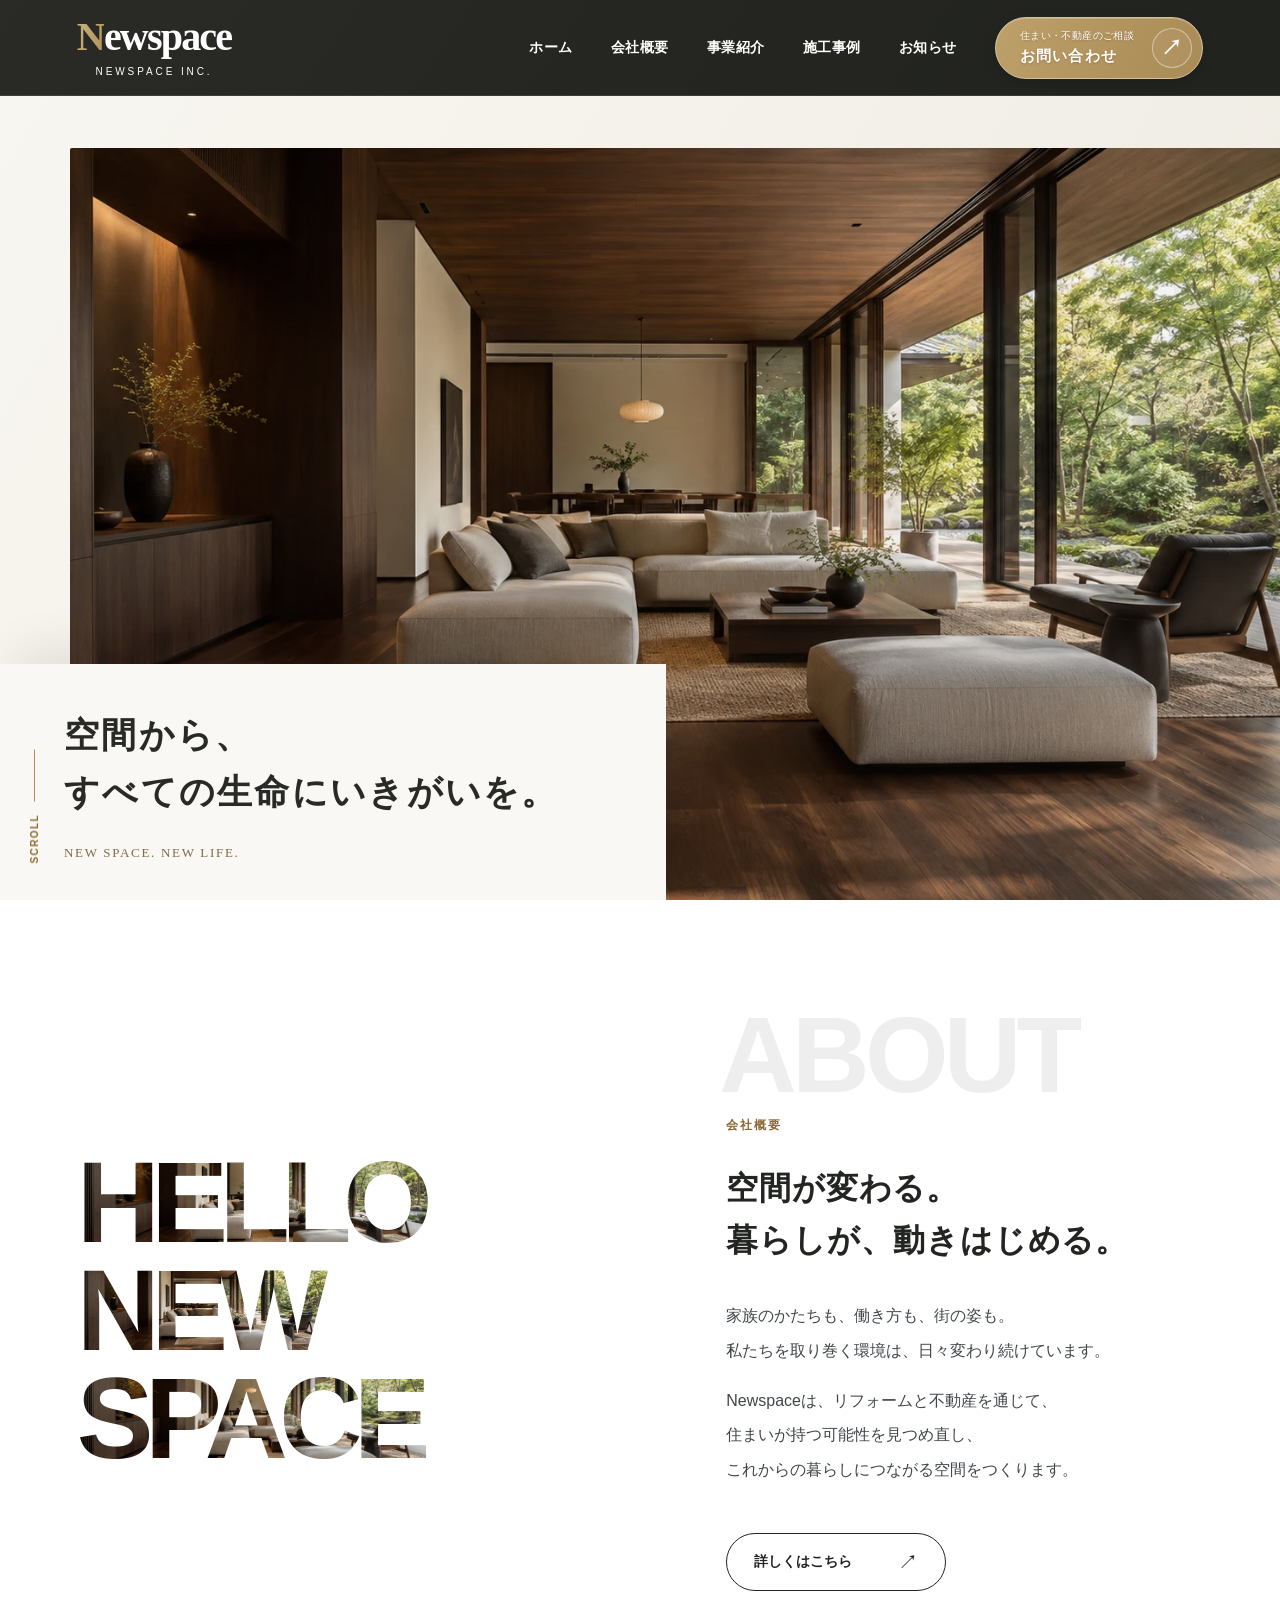
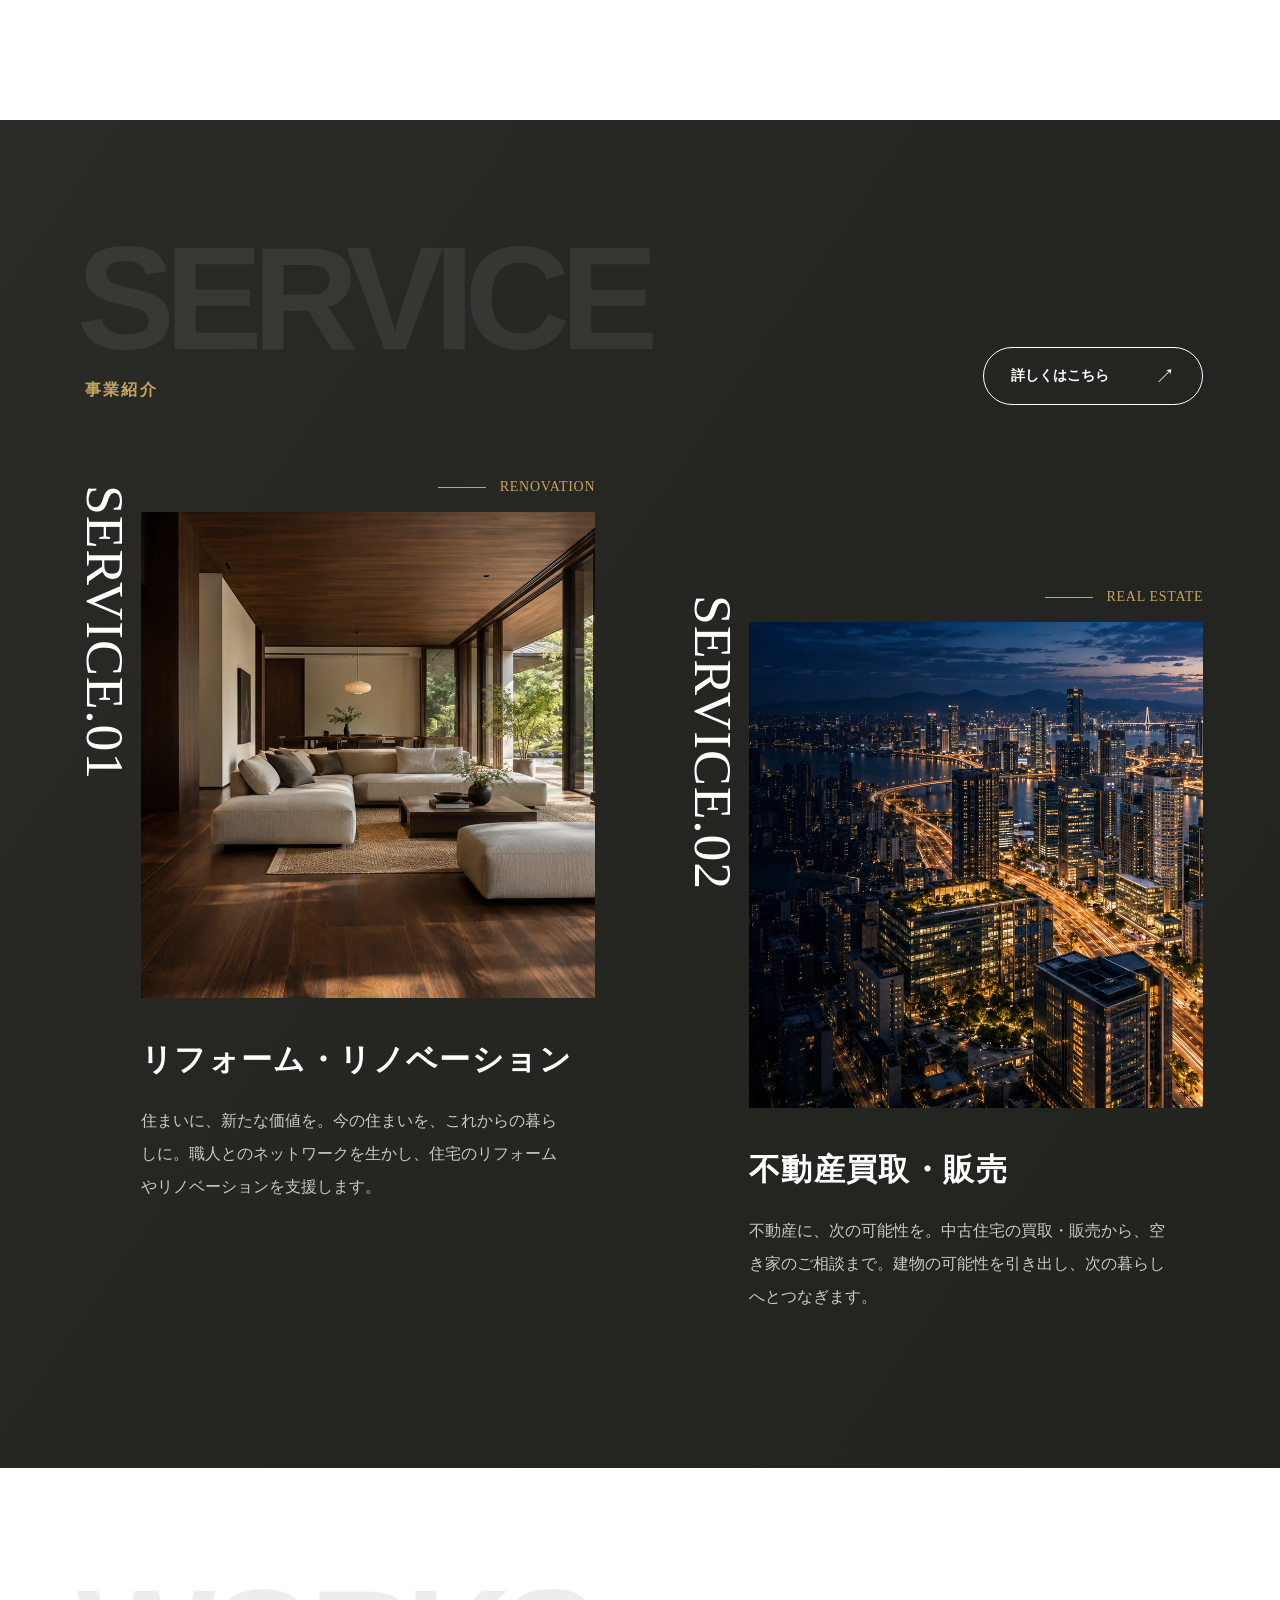
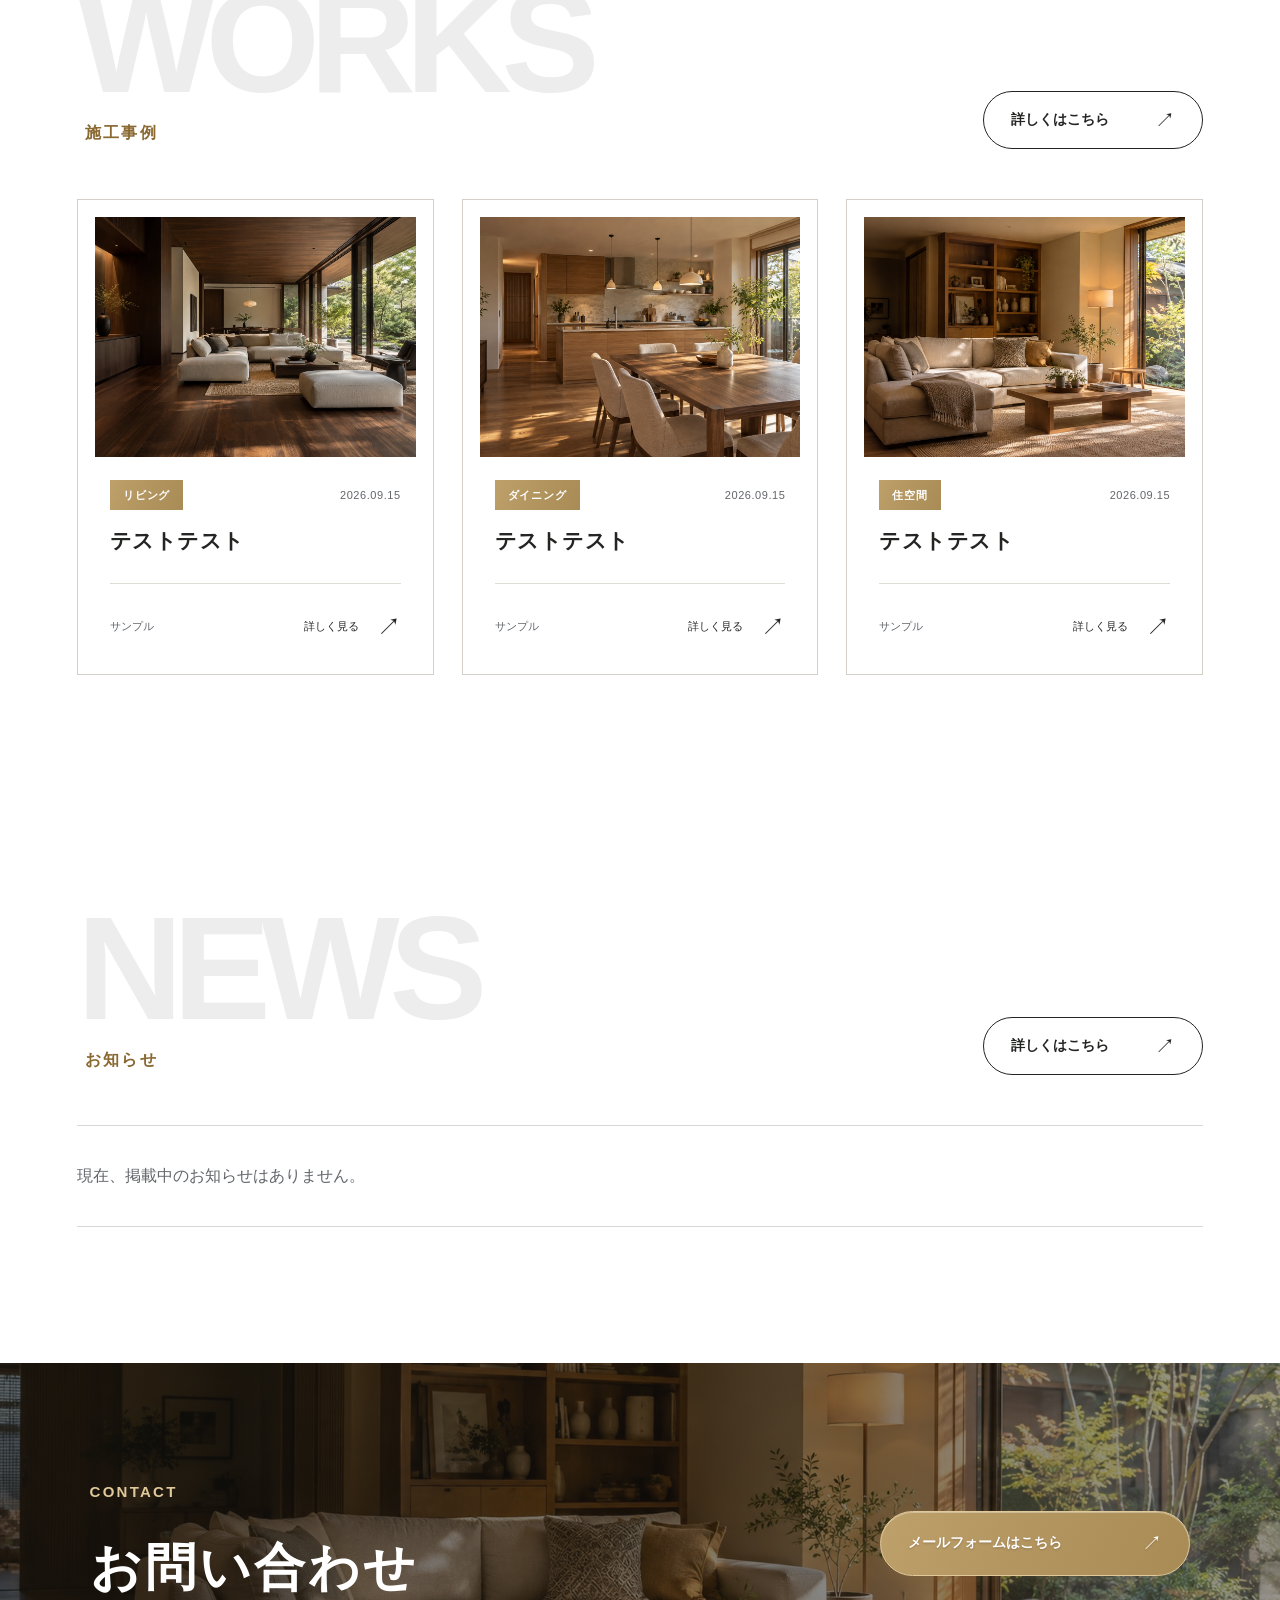
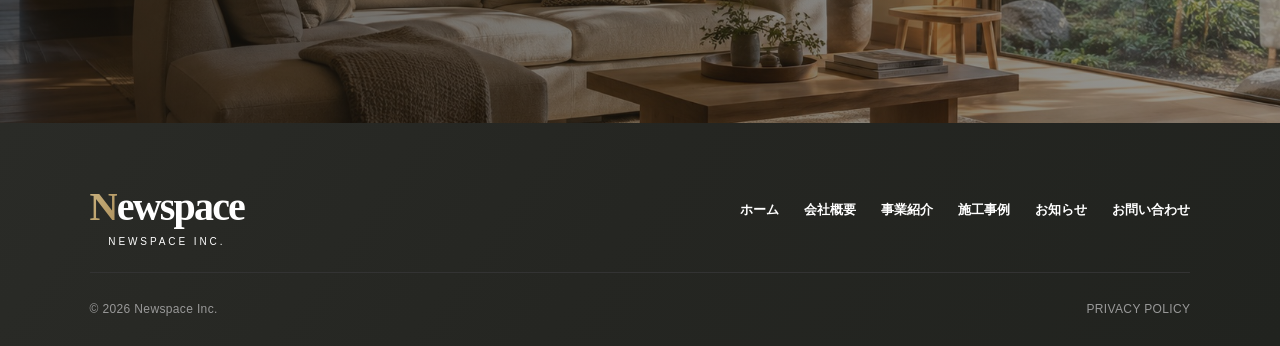
==== commit adf0862d: "Refine mobile hero and navigation layout" ====
--- a/index.html
+++ b/index.html
@@ -1,5 +1,5 @@
 <!doctype html>
-<html lang="ja"><head><meta charset="utf-8"><meta name="viewport" content="width=device-width,initial-scale=1"><meta name="description" content="Newspace株式会社。リフォームと不動産を通じて、空間から豊かな暮らしをつくります。"><title>Newspace | 空間から、すべての生命にいきがいを。</title><link rel="stylesheet" href="./style.css?v=20260916-mobile-copy-spacing"><link rel="preload" as="image" href="./assets/living-room.webp"></head><body>
+<html lang="ja"><head><meta charset="utf-8"><meta name="viewport" content="width=device-width,initial-scale=1"><meta name="description" content="Newspace株式会社。リフォームと不動産を通じて、空間から豊かな暮らしをつくります。"><title>Newspace | 空間から、すべての生命にいきがいを。</title><link rel="stylesheet" href="./style.css?v=20260916-mobile-spacing-menu-center"><link rel="preload" as="image" href="./assets/living-room.webp"></head><body>
 <a class="skip" href="#main">本文へスキップ</a>
 <header><a class="logo" href="#top" aria-label="Newspace ホーム"><span class="logo-word"><span class="logo-initial">N</span>ewspace</span><small>NEWSPACE INC.</small></a><button class="menu-toggle" aria-expanded="false" aria-controls="navigation" aria-label="メニューを開く"><span class="menu-icon" aria-hidden="true"><i></i><i></i><i></i></span></button><nav id="navigation" aria-label="メインナビゲーション"><a href="#top">ホーム</a><a href="#about">会社概要</a><a href="#service">事業紹介</a><a href="#works">施工事例</a><a href="#news">お知らせ</a><a class="nav-contact" href="#contact"><span class="nav-contact-copy"><span class="nav-contact-hint">住まい・不動産のご相談</span><span class="nav-contact-label">お問い合わせ</span></span><span class="nav-contact-arrow" aria-hidden="true">↗</span></a></nav></header>
 <main id="main"><section id="top" class="hero home-hero"><div class="hero-visual" aria-hidden="true"><img class="hero-slide is-active is-zooming" src="./assets/living-room.webp" alt="" width="1672" height="941" fetchpriority="high"><img class="hero-slide" src="./assets/warm-dining.jpg" alt="" width="1672" height="941" decoding="async" fetchpriority="low"><img class="hero-slide" src="./assets/warm-lounge.jpg" alt="" width="1672" height="941" decoding="async" fetchpriority="low"></div><div class="hero-content"><h1><span class="hero-ja"><span>空間から、</span><span>すべての生命にいきがいを。</span></span><span class="hero-en" lang="en"><span class="hero-line"><span>NEW SPACE. NEW LIFE.</span></span></span></h1></div></section><a class="scroll-to-top" href="#top" aria-label="ファーストビューへ戻る">SCROLL <i aria-hidden="true"></i></a>
@@ -7,4 +7,4 @@
 <section id="service" class="services home-services"><div class="section"><div class="section-heading"><div class="home-section-title"><h2>SERVICE</h2><p>事業紹介</p></div><a class="text-link" href="#service">詳しくはこちら <span>↗</span></a></div><div class="service-grid">
 <a class="service-card" href="#service"><span class="service-number">SERVICE.01</span><span class="service-kicker">RENOVATION</span><div class="service-image image-reveal"><img src="./assets/living-room.webp" alt="庭に面した住まいのイメージ" loading="lazy" width="1672" height="941"></div><div class="service-card-copy"><h3>リフォーム・リノベーション</h3><p>住まいに、新たな価値を。今の住まいを、これからの暮らしに。職人とのネットワークを生かし、住宅のリフォームやリノベーションを支援します。</p></div></a>
 <a class="service-card" href="#service"><span class="service-number">SERVICE.02</span><span class="service-kicker">REAL ESTATE</span><div class="service-image image-reveal"><img src="./assets/city-night.webp" alt="街の夜景のイメージ" loading="lazy" width="1672" height="941"></div><div class="service-card-copy"><h3>不動産買取・販売</h3><p>不動産に、次の可能性を。中古住宅の買取・販売から、空き家のご相談まで。建物の可能性を引き出し、次の暮らしへとつなぎます。</p></div></a>
-</div></div></section><section id="works" class="section home-works"><div class="section-heading"><div class="home-section-title"><h2>WORKS</h2><p>施工事例</p></div><a class="text-link" href="#works">詳しくはこちら <span>↗</span></a></div><div class="work-grid"><article class="work-card"><a href="#works"><div class="work-card-photo"><img class="" src="./assets/living-room.webp" alt="木の質感を生かしたリビング（確認用イメージ）" width="1672" height="941" loading="lazy" decoding="async"></div><div class="work-card-meta"><span>リビング</span><time datetime="2026-09-15">2026.09.15</time></div><h3>テストテスト</h3><div class="work-card-bottom"><span>サンプル</span><span class="work-card-link">詳しく見る <span aria-hidden="true">↗</span></span></div></a></article><article class="work-card"><a href="#works"><div class="work-card-photo"><img class="" src="./assets/warm-dining.jpg" alt="柔らかな光が入るダイニング（確認用イメージ）" width="1672" height="941" loading="lazy" decoding="async"></div><div class="work-card-meta"><span>ダイニング</span><time datetime="2026-09-15">2026.09.15</time></div><h3>テストテスト</h3><div class="work-card-bottom"><span>サンプル</span><span class="work-card-link">詳しく見る <span aria-hidden="true">↗</span></span></div></a></article><article class="work-card"><a href="#works"><div class="work-card-photo"><img class="" src="./assets/warm-lounge.jpg" alt="庭に面したくつろぎの空間（確認用イメージ）" width="1672" height="941" loading="lazy" decoding="async"></div><div class="work-card-meta"><span>住空間</span><time datetime="2026-09-15">2026.09.15</time></div><h3>テストテスト</h3><div class="work-card-bottom"><span>サンプル</span><span class="work-card-link">詳しく見る <span aria-hidden="true">↗</span></span></div></a></article></div></section><section id="news" class="section home-news"><div class="section-heading"><div class="home-section-title"><h2>NEWS</h2><p>お知らせ</p></div><a class="text-link" href="#news">詳しくはこちら <span>↗</span></a></div><p class="empty-news">現在、掲載中のお知らせはありません。</p></section><section id="contact" class="contact-strip home-contact"><div><p class="eyebrow gold">CONTACT</p><h2>お問い合わせ</h2></div><a class="solid-link" href="#contact">メールフォームはこちら <span>↗</span></a></section></main><footer><a class="logo" href="#top" aria-label="Newspace ホーム"><span class="logo-word"><span class="logo-initial">N</span>ewspace</span><small>NEWSPACE INC.</small></a><nav class="footer-nav" aria-label="フッターナビゲーション"><a href="#top">ホーム</a><a href="#about">会社概要</a><a href="#service">事業紹介</a><a href="#works">施工事例</a><a href="#news">お知らせ</a><a href="#contact">お問い合わせ</a></nav><div class="footer-bottom"><span>© 2026 Newspace Inc.</span><span>PRIVACY POLICY</span></div></footer><script src="./app.js?v=20260916-mobile-header-fv"></script></body></html>
+</div></div></section><section id="works" class="section home-works"><div class="section-heading"><div class="home-section-title"><h2>WORKS</h2><p>施工事例</p></div><a class="text-link" href="#works">詳しくはこちら <span>↗</span></a></div><div class="work-grid"><article class="work-card"><a href="#works"><div class="work-card-photo"><img class="" src="./assets/living-room.webp" alt="木の質感を生かしたリビング（確認用イメージ）" width="1672" height="941" loading="lazy" decoding="async"></div><div class="work-card-meta"><span>リビング</span><time datetime="2026-09-15">2026.09.15</time></div><h3>テストテスト</h3><div class="work-card-bottom"><span>サンプル</span><span class="work-card-link">詳しく見る <span aria-hidden="true">↗</span></span></div></a></article><article class="work-card"><a href="#works"><div class="work-card-photo"><img class="" src="./assets/warm-dining.jpg" alt="柔らかな光が入るダイニング（確認用イメージ）" width="1672" height="941" loading="lazy" decoding="async"></div><div class="work-card-meta"><span>ダイニング</span><time datetime="2026-09-15">2026.09.15</time></div><h3>テストテスト</h3><div class="work-card-bottom"><span>サンプル</span><span class="work-card-link">詳しく見る <span aria-hidden="true">↗</span></span></div></a></article><article class="work-card"><a href="#works"><div class="work-card-photo"><img class="" src="./assets/warm-lounge.jpg" alt="庭に面したくつろぎの空間（確認用イメージ）" width="1672" height="941" loading="lazy" decoding="async"></div><div class="work-card-meta"><span>住空間</span><time datetime="2026-09-15">2026.09.15</time></div><h3>テストテスト</h3><div class="work-card-bottom"><span>サンプル</span><span class="work-card-link">詳しく見る <span aria-hidden="true">↗</span></span></div></a></article></div></section><section id="news" class="section home-news"><div class="section-heading"><div class="home-section-title"><h2>NEWS</h2><p>お知らせ</p></div><a class="text-link" href="#news">詳しくはこちら <span>↗</span></a></div><p class="empty-news">現在、掲載中のお知らせはありません。</p></section><section id="contact" class="contact-strip home-contact"><div><p class="eyebrow gold">CONTACT</p><h2>お問い合わせ</h2></div><a class="solid-link" href="#contact">メールフォームはこちら <span>↗</span></a></section></main><footer><a class="logo" href="#top" aria-label="Newspace ホーム"><span class="logo-word"><span class="logo-initial">N</span>ewspace</span><small>NEWSPACE INC.</small></a><nav class="footer-nav" aria-label="フッターナビゲーション"><a href="#top">ホーム</a><a href="#about">会社概要</a><a href="#service">事業紹介</a><a href="#works">施工事例</a><a href="#news">お知らせ</a><a href="#contact">お問い合わせ</a></nav><div class="footer-bottom"><span>© 2026 Newspace Inc.</span><span>PRIVACY POLICY</span></div></footer><script src="./app.js?v=20260916-mobile-fullscreen-menu"></script></body></html>
--- a/style.css
+++ b/style.css
@@ -292,8 +292,20 @@
  @keyframes about-mask-upper{to{transform:translateX(100%)}}
  @keyframes about-mask-lower{to{transform:translateX(-100%)}}
 }
-@media(max-width:760px){.intro.section{grid-template-columns:1fr}.about-type-reveal{height:430px}.about-type-mask{padding:20px 14px 20px 32px}.about-type-mask span{font-size:clamp(64px,18vw,88px)}}
+@media(max-width:760px){.intro.section{grid-template-columns:1fr;gap:22px}.about-type-reveal{height:340px}.about-type-mask{padding:20px 14px 20px 32px}.about-type-mask span{font-size:clamp(64px,18vw,88px)}.intro-content{padding-top:42px}}
+@media(max-width:380px){.intro.section{gap:18px}.about-type-reveal{height:310px}.intro-content{padding-top:36px}}
 @media print{.about-type-mask:before,.about-type-mask:after{display:none}}
+
+/* Keep mobile content gutters balanced, including the offset service cards. */
+@media(max-width:760px){
+ .intro.section{padding:48px 26px 75px}
+ .intro-photo{margin-left:0}
+ .home-services .section{padding-left:26px;padding-right:26px}
+ .home-services .service-card,.home-services .service-card:nth-child(2){padding-left:36px;padding-right:36px}
+ footer>.logo{margin-inline:auto}
+ .footer-nav{display:flex;flex-direction:column;align-items:center;justify-content:flex-start;gap:0;width:100%;padding:0;font-size:13px}
+ .footer-nav a{padding:10px 0}
+}
 
 /* Persistent, gently hopping shortcut back to the first view. */
 .scroll-to-top{position:fixed;z-index:19;left:25px;bottom:28px;display:flex;align-items:center;gap:12px;padding:8px 5px;color:var(--gold-text);font-size:10px;font-weight:600;line-height:1;letter-spacing:.14em;writing-mode:vertical-rl;transform:rotate(180deg);transition:color .4s ease}
@@ -311,6 +323,13 @@
 /* Mobile header and first view: full-width photography followed by a separate message panel. */
 @media(max-width:760px){
  html,body{max-width:100%;overflow-x:clip}
+ body.menu-open{overflow:hidden}
+ body.menu-open header{position:fixed;top:0;right:0;left:0;width:100%}
+ body.menu-open .menu-toggle{position:fixed;top:16px;right:24px;z-index:32}
+ header nav{position:fixed;top:80px;right:0;bottom:0;left:0;width:100%;height:calc(100dvh - 80px);max-height:none;padding:clamp(34px,6vh,58px) 28px 32px;background:var(--charcoal-gradient);overflow-y:auto;overscroll-behavior:contain}
+ header nav.open{display:flex;flex-direction:column;align-items:center;gap:0}
+ header nav a:not(.nav-contact){width:min(100%,320px);text-align:center}
+ header nav a.nav-contact{width:min(100%,320px)}
  .section-heading{flex-direction:column;align-items:flex-start}
  .section-heading>.text-link{margin-top:0}
  .menu-toggle{display:grid;width:48px;height:48px;place-items:center;gap:0;padding:0}
@@ -322,17 +341,19 @@
  .menu-toggle[aria-expanded="true"] .menu-icon i:nth-child(1){top:11px;width:100%;transform:rotate(45deg)}
  .menu-toggle[aria-expanded="true"] .menu-icon i:nth-child(2){opacity:0}
  .menu-toggle[aria-expanded="true"] .menu-icon i:nth-child(3){top:11px;width:100%;transform:rotate(-45deg)}
- .home-hero{display:grid;grid-template-rows:60% 40%;height:calc(100svh - 80px);min-height:0;max-height:none;overflow:hidden;background:#f9f8f4}
+ .home-hero{display:grid;grid-template-rows:66% 34%;height:calc(100svh - 80px);min-height:0;max-height:none;overflow:hidden;background:#f9f8f4}
  .home-hero .hero-visual{position:relative;inset:auto;width:100%;height:auto;border-radius:0}
  .home-hero .hero-slide{object-position:58% center}
- .home-hero .hero-content{position:relative;inset:auto;width:100%;height:auto;min-height:0;padding:28px 22px 32px clamp(58px,16vw,68px);display:flex;align-items:center;background:#f9f8f4;box-shadow:none}
- .home-hero .hero-ja{font-size:clamp(19px,5.6vw,23px);line-height:1.55;letter-spacing:.025em}
+ .home-hero .hero-content{position:relative;inset:auto;width:100%;height:auto;min-height:0;padding:20px 22px 20px clamp(58px,16vw,68px);display:flex;align-items:center;background:#f9f8f4;box-shadow:none}
+ .home-hero .hero-ja{font-size:clamp(23px,6.7vw,29px);line-height:1.52;letter-spacing:.035em}
+ .home-hero .hero-ja>span:last-child{width:max-content;transform:scaleX(.93);transform-origin:left center}
  .home-hero .hero-en{display:block;margin-top:12px;font-size:9px;letter-spacing:.08em}
 }
 @supports not (overflow:clip){@media(max-width:760px){html,body{overflow-x:hidden}}}
 @media(max-width:380px){
- .home-hero{grid-template-rows:58% 42%}
- .home-hero .hero-content{padding:24px 18px 28px 54px}
- .home-hero .hero-ja{font-size:clamp(18px,5.5vw,20px)}
+ .home-hero{grid-template-rows:64% 36%}
+ .home-hero .hero-content{padding:18px 18px 20px 54px}
+ .home-hero .hero-ja{font-size:clamp(21px,6.4vw,24px)}
+ .home-hero .hero-ja>span:last-child{transform:scaleX(.945)}
 }
 @media(prefers-reduced-motion:reduce){.menu-icon i{transition:none}}
